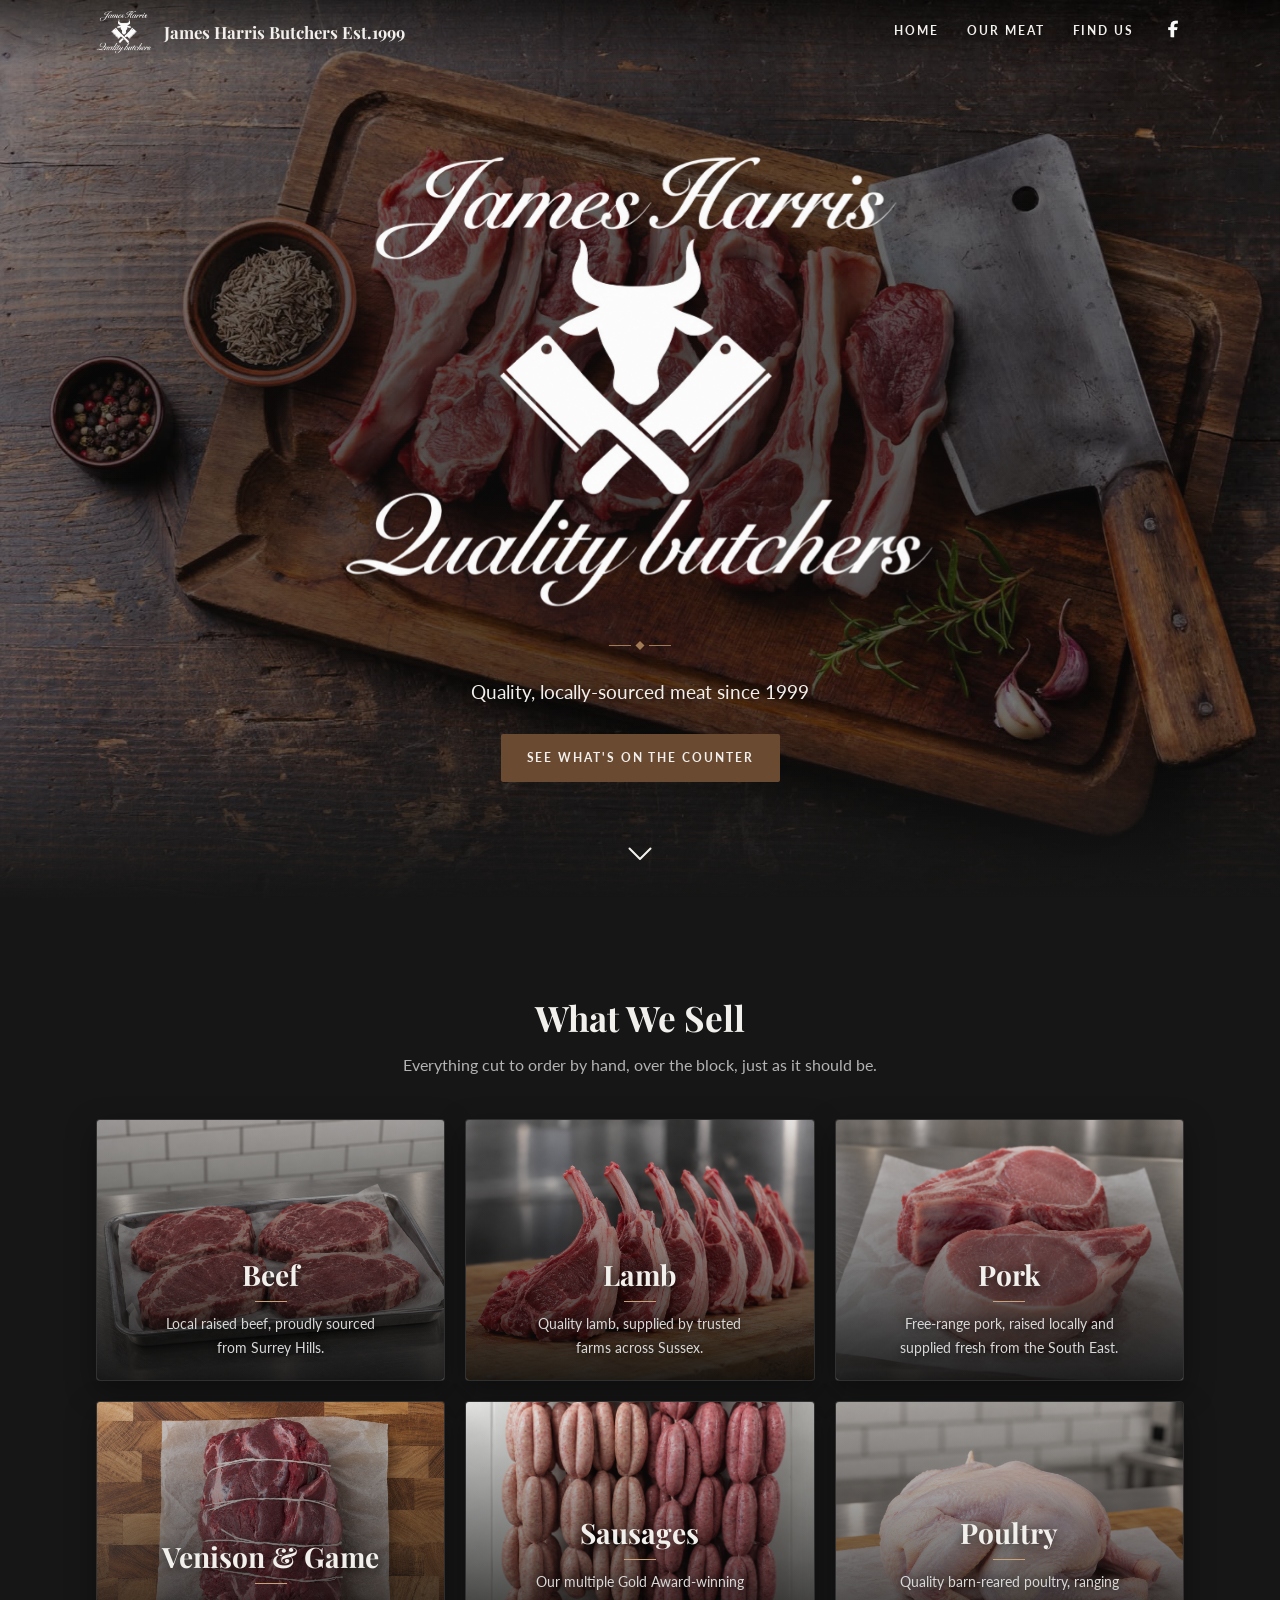
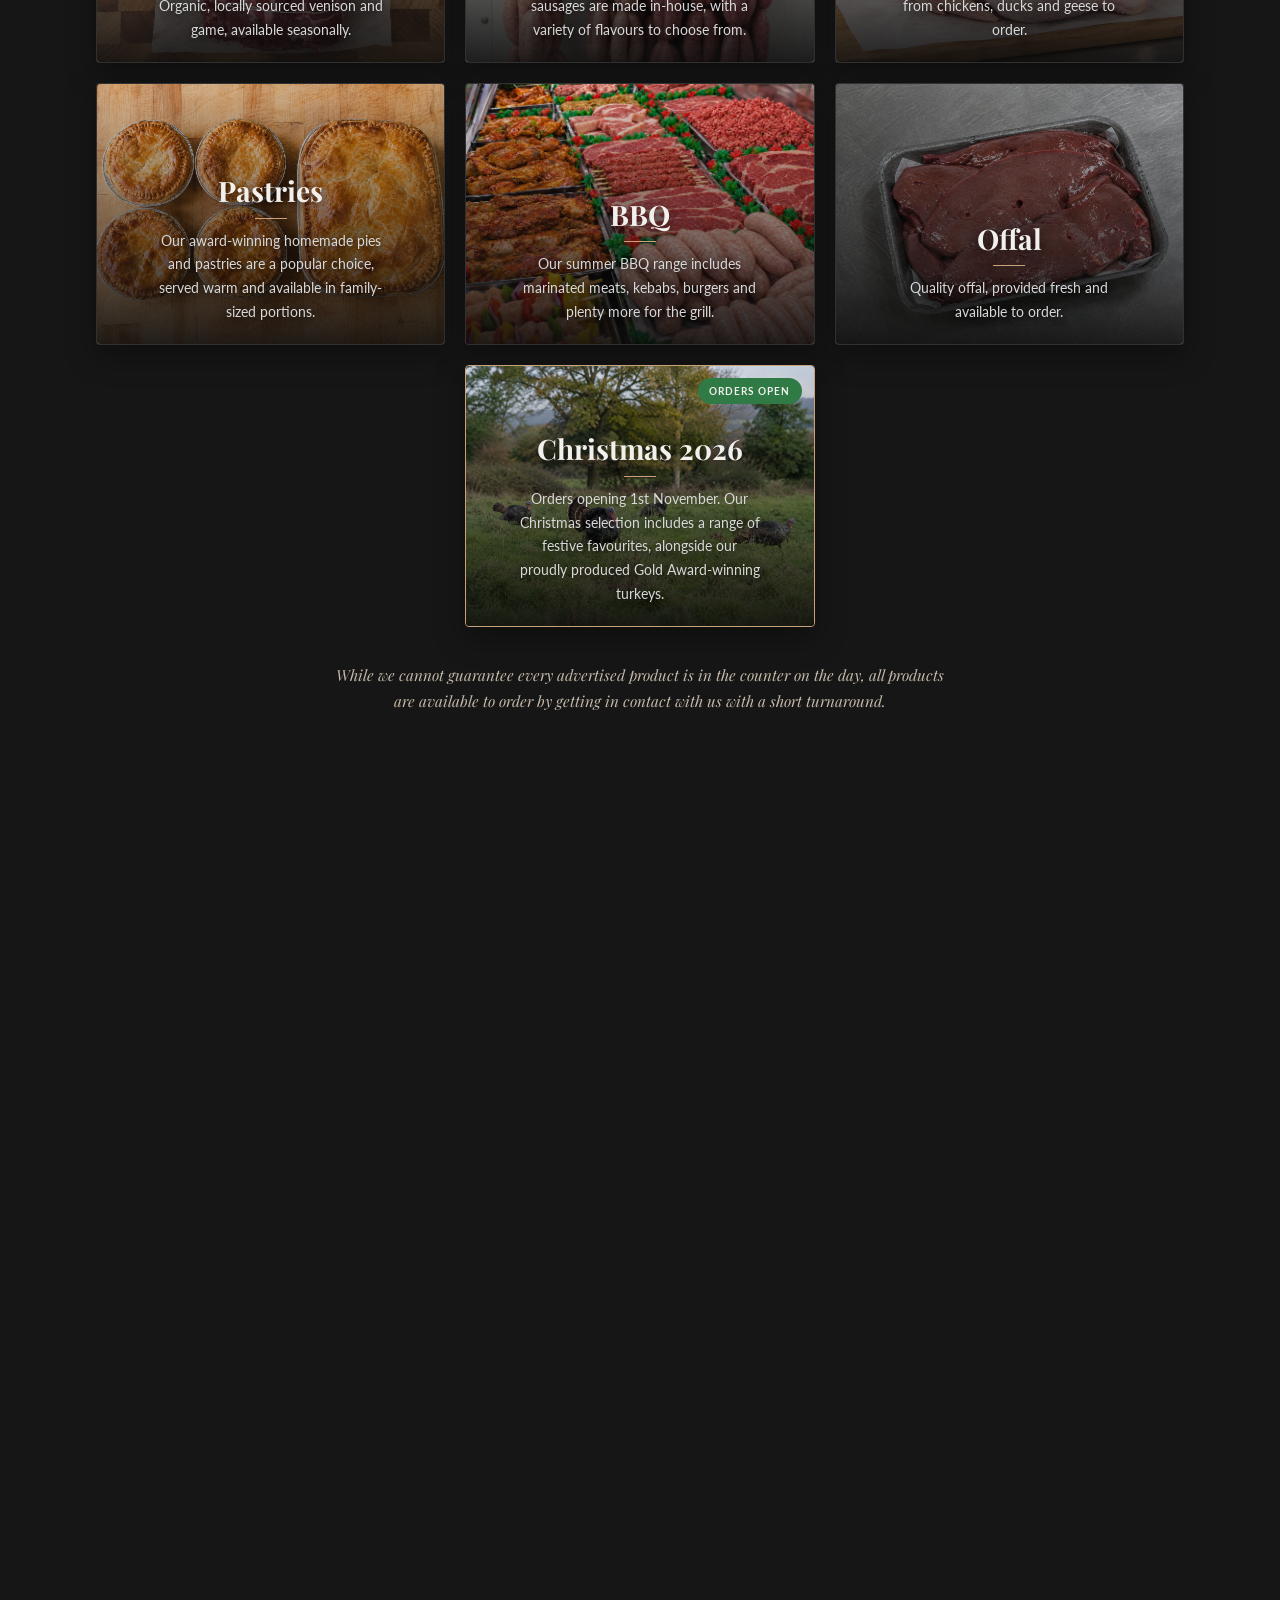
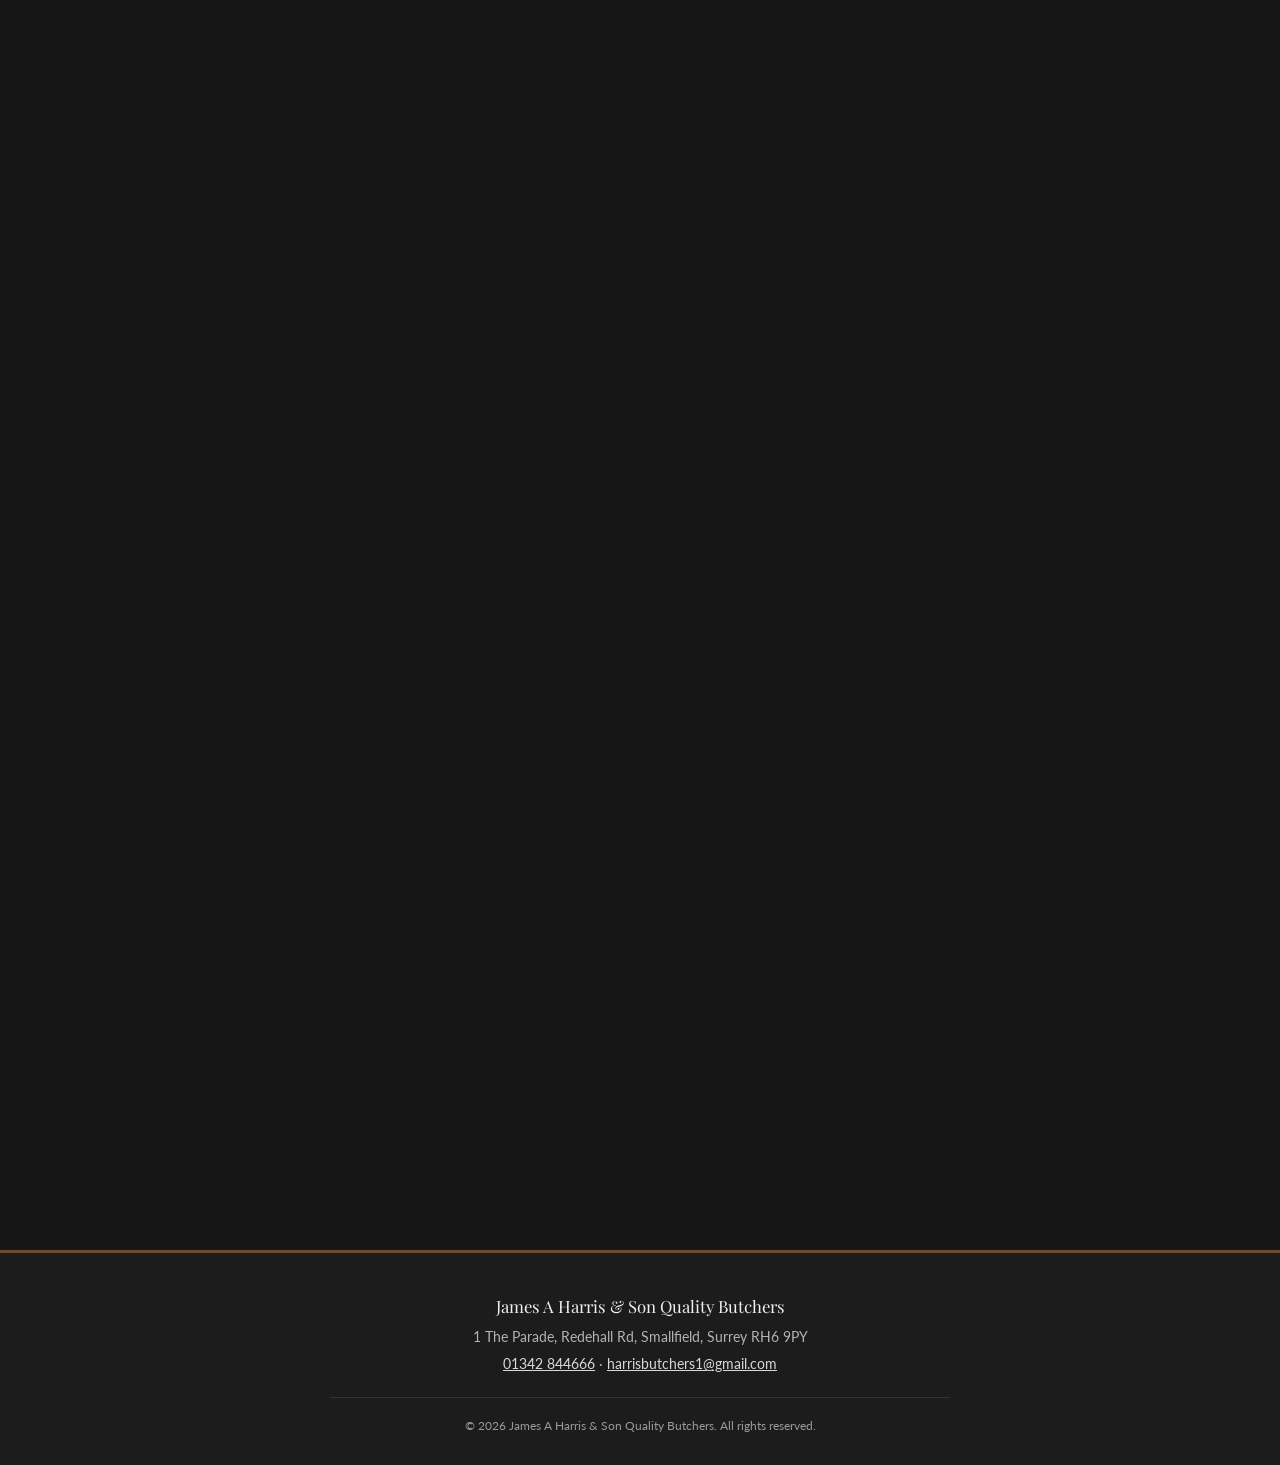
==== index.html @ 08cf1334 "Enlarge the hero logo to 600px and retitle the header James Harris Butchers Est.1999. Co-authored-by" ====
<!DOCTYPE html>
<html lang="en-GB">
<head>
  <meta charset="utf-8">
  <meta name="viewport" content="width=device-width, initial-scale=1">

  <title>James A Harris &amp; Son Quality Butchers | Smallfield, Horley</title>
  <meta name="description" content="A traditional family butcher in Smallfield, Horley, selling quality, locally-sourced beef, pork, lamb, poultry, game, sausages and home-made pies since 1999.">

  <!-- TODO: add <link rel="canonical"> and change og:url / og:image to absolute
       https:// URLs once the live domain is confirmed. Facebook and Google
       require absolute URLs for og:image. -->
  <meta property="og:type" content="website">
  <meta property="og:site_name" content="James A Harris &amp; Son Quality Butchers">
  <meta property="og:title" content="James A Harris &amp; Son Quality Butchers | Smallfield, Horley">
  <meta property="og:description" content="A traditional family butcher in Smallfield, Horley, selling quality, locally-sourced meat since 1999.">
  <meta property="og:image" content="images/hero-steak.jpg">
  <meta property="og:image:alt" content="Lamb chops on a wooden board with a butcher's cleaver, rosemary and garlic">
  <meta property="og:locale" content="en_GB">

  <!-- Favicon placeholder. Inline SVG, so there is no request for a file that
       does not exist yet. TODO: replace with a real favicon cut from logo2.png. -->
  <link rel="icon" href="data:image/svg+xml,%3Csvg xmlns='http://www.w3.org/2000/svg' viewBox='0 0 32 32'%3E%3Crect width='32' height='32' rx='6' fill='%236B4A32'/%3E%3Ctext x='16' y='23' text-anchor='middle' font-family='Georgia,serif' font-size='19' fill='%23F2F0EC'%3EH%3C/text%3E%3C/svg%3E">

  <link rel="preconnect" href="https://fonts.googleapis.com">
  <link rel="preconnect" href="https://fonts.gstatic.com" crossorigin>
  <link href="https://fonts.googleapis.com/css2?family=Playfair+Display:wght@600;700&family=Lato:wght@400;700&display=swap" rel="stylesheet">
  <link rel="stylesheet" href="css/style.css">

  <!-- Marks that scripting is available before first paint, so the scroll-reveal
       styles never hide content from visitors with JavaScript turned off. -->
  <script>document.documentElement.classList.add('js');</script>
  <script src="js/main.js" defer></script>

  <script type="application/ld+json">
  {
    "@context": "https://schema.org",
    "@type": "Butcher",
    "name": "James A Harris & Son Quality Butchers",
    "description": "Traditional family butcher in Smallfield, Horley, selling quality, locally-sourced meat since 1999.",
    "image": "images/hero-steak.jpg",
    "logo": "images/logo2.png",
    "telephone": "+441342844666",
    "email": "harrisbutchers1@gmail.com",
    "foundingDate": "1999",
    "priceRange": "££",
    "currenciesAccepted": "GBP",
    "address": {
      "@type": "PostalAddress",
      "streetAddress": "1 The Parade, Redehall Road",
      "addressLocality": "Smallfield",
      "addressRegion": "Surrey",
      "postalCode": "RH6 9PY",
      "addressCountry": "GB"
    },
    "sameAs": [
      "https://www.facebook.com/people/James-A-Harris-Son-Quality-Butchers/100057068516103/"
    ],
    "aggregateRating": {
      "@type": "AggregateRating",
      "ratingValue": "4.9",
      "bestRating": "5",
      "worstRating": "1",
      "reviewCount": "65"
    },
    "openingHoursSpecification": [
      {
        "@type": "OpeningHoursSpecification",
        "dayOfWeek": ["Tuesday", "Thursday", "Friday"],
        "opens": "08:00",
        "closes": "17:00"
      },
      {
        "@type": "OpeningHoursSpecification",
        "dayOfWeek": "Wednesday",
        "opens": "08:00",
        "closes": "13:00"
      },
      {
        "@type": "OpeningHoursSpecification",
        "dayOfWeek": "Saturday",
        "opens": "08:00",
        "closes": "14:00"
      },
      {
        "@type": "OpeningHoursSpecification",
        "dayOfWeek": "Sunday",
        "opens": "09:00",
        "closes": "13:00"
      }
    ]
  }
  </script>
  <!-- Monday is intentionally absent from openingHoursSpecification: the shop is
       closed, and omitting the day is how schema.org signals that.
       TODO: once confirmed, add "url" and "geo" coordinates. -->
</head>
<body>

  <!-- FIXED HEADER — transparent over the hero, solid once scrolled.
       The compact lockup on the left only appears in the scrolled state, so the
       logo is never on screen at the same time as the hero plaque. -->
  <header class="site-header site-header--overlay">
    <div class="header-inner">
      <a class="brand-compact" href="#top">
        <img class="brand-compact-logo" src="images/logo2.png" alt="" width="881" height="688">
        <span class="brand-compact-name">James Harris Butchers Est.1999</span>
      </a>

      <button class="nav-toggle" type="button" aria-expanded="false" aria-controls="site-nav" aria-label="Open menu">
        <span class="nav-toggle-bars" aria-hidden="true"></span>
      </button>

      <nav class="site-nav" id="site-nav" aria-label="Main">
        <ul>
          <li><a href="#top">Home</a></li>
          <li><a href="#what-we-sell">Our Meat</a></li>
          <li><a href="#find-us">Find Us</a></li>
          <li>
            <a class="nav-facebook" href="https://www.facebook.com/people/James-A-Harris-Son-Quality-Butchers/100057068516103/" rel="noopener noreferrer" target="_blank">
              <img src="images/facebook.png" alt="James A Harris &amp; Son on Facebook" width="1254" height="1254">
            </a>
          </li>
        </ul>
      </nav>
    </div>
  </header>

  <main>

    <!-- HERO -->
    <section class="hero" id="top">
      <div class="hero-bg" aria-hidden="true"></div>

      <div class="hero-inner">
        <h1>
          <img class="hero-logo" src="images/logo2.png" alt="James A Harris &amp; Son Quality Butchers" width="881" height="688">
        </h1>

        <span class="hero-divider" aria-hidden="true">
          <svg width="62" height="9" viewBox="0 0 62 9" fill="none" focusable="false">
            <path d="M0 4.5h22M40 4.5h22" stroke="currentColor" stroke-width="1"/>
            <path d="M31 0l4.5 4.5L31 9l-4.5-4.5z" fill="currentColor"/>
          </svg>
        </span>

        <p class="hero-sub">Quality, locally-sourced meat since 1999</p>

        <a class="button" href="#what-we-sell">See what's on the counter</a>
      </div>

      <a class="hero-scroll" href="#what-we-sell" aria-label="Scroll to our products">
        <svg width="24" height="14" viewBox="0 0 24 14" fill="none" aria-hidden="true" focusable="false">
          <path d="M1.5 1.5L12 12 22.5 1.5" stroke="currentColor" stroke-width="2" stroke-linecap="round" stroke-linejoin="round"/>
        </svg>
      </a>
    </section>

    <!-- 3. WHAT WE SELL -->
    <section class="section reveal" id="what-we-sell" aria-labelledby="what-we-sell-heading">
      <h2 id="what-we-sell-heading">What We Sell</h2>
      <p class="section-note">Everything cut to order by hand, over the block, just as it should be.</p>

      <div class="card-grid">
        <article class="product-card">
          <img src="images/beef.png" alt="Thick-cut 21-day matured British sirloin and rib steaks on a wooden butcher's block" loading="lazy">
          <span class="product-card-note">Photo coming soon</span>
          <div class="product-card-text">
            <h3>Beef</h3>
            <span class="product-card-rule" aria-hidden="true"></span>
            <p>Local raised beef, proudly sourced from Surrey Hills.</p>
          </div>
        </article>

        <article class="product-card">
          <img src="images/lamb.png" alt="A French-trimmed rack of free-range English lamb with loin chops alongside" loading="lazy">
          <span class="product-card-note">Photo coming soon</span>
          <div class="product-card-text">
            <h3>Lamb</h3>
            <span class="product-card-rule" aria-hidden="true"></span>
            <p>Quality lamb, supplied by trusted farms across Sussex.</p>
          </div>
        </article>

        <article class="product-card">
          <img src="images/pork.png" alt="A rolled loin of outdoor-reared pork with scored crackling, tied ready for roasting" loading="lazy">
          <span class="product-card-note">Photo coming soon</span>
          <div class="product-card-text">
            <h3>Pork</h3>
            <span class="product-card-rule" aria-hidden="true"></span>
            <p>Free-range pork, raised locally and supplied fresh from the South East.</p>
          </div>
        </article>

        <article class="product-card">
          <img src="images/venison.png" alt="A haunch of venison with a brace of pheasant and partridge hung beside it" loading="lazy">
          <span class="product-card-note">Photo coming soon</span>
          <div class="product-card-text">
            <h3>Venison &amp; Game</h3>
            <span class="product-card-rule" aria-hidden="true"></span>
            <p>Organic, locally sourced venison and game, available seasonally.</p>
          </div>
        </article>

        <article class="product-card">
          <img src="images/sausages.png" alt="Coils of freshly linked handmade sausages laid out on a butcher's tray" loading="lazy">
          <span class="product-card-note">Photo coming soon</span>
          <div class="product-card-text">
            <h3>Sausages</h3>
            <span class="product-card-rule" aria-hidden="true"></span>
            <p>Our multiple Gold Award-winning sausages are made in-house, with a variety of flavours to choose from.</p>
          </div>
        </article>

        <article class="product-card">
          <img src="images/poultry.png" alt="A whole trussed free-range chicken with a duck and a goose on the counter behind" loading="lazy">
          <span class="product-card-note">Photo coming soon</span>
          <div class="product-card-text">
            <h3>Poultry</h3>
            <span class="product-card-rule" aria-hidden="true"></span>
            <p>Quality barn-reared poultry, ranging from chickens, ducks and geese to order.</p>
          </div>
        </article>

        <article class="product-card">
          <img src="images/pastries.png" alt="Golden home-made pasties and pies fresh from the oven, including the Smallfield pasty" loading="lazy">
          <span class="product-card-note">Photo coming soon</span>
          <div class="product-card-text">
            <h3>Pastries</h3>
            <span class="product-card-rule" aria-hidden="true"></span>
            <p>Our award-winning homemade pies and pastries are a popular choice, served warm and available in family-sized portions.</p>
          </div>
        </article>

        <article class="product-card">
          <img src="images/bbq.png" alt="A tray of barbecue cuts including marinated steaks, kebabs, burgers and spare ribs" loading="lazy">
          <span class="product-card-note">Photo coming soon</span>
          <div class="product-card-text">
            <h3>BBQ</h3>
            <span class="product-card-rule" aria-hidden="true"></span>
            <p>Our summer BBQ range includes marinated meats, kebabs, burgers and plenty more for the grill.</p>
          </div>
        </article>

        <article class="product-card">
          <img src="images/offal.png" alt="Fresh offal on the counter including liver, kidneys and sliced black pudding" loading="lazy">
          <span class="product-card-note">Photo coming soon</span>
          <div class="product-card-text">
            <h3>Offal</h3>
            <span class="product-card-rule" aria-hidden="true"></span>
            <p>Quality offal, provided fresh and available to order.</p>
          </div>
        </article>

        <!-- The only clickable card in this grid. -->
        <a class="product-card product-card--featured" href="christmas.html">
          <img src="images/christmas.png" alt="A Christmas counter display of dressed turkey, gammon and pigs in blankets" loading="lazy">
          <span class="product-card-note">Photo coming soon</span>
          <span class="product-card-tag is-closed" data-orders-open="2026-11-01T00:00:00">Orders Closed</span>
          <div class="product-card-text">
            <h3>Christmas 2026</h3>
            <span class="product-card-rule" aria-hidden="true"></span>
            <p>Orders opening 1st November. Our Christmas selection includes a range of festive favourites, alongside our proudly produced Gold Award-winning turkeys.</p>
          </div>
        </a>
      </div>

      <p class="stock-note">While we cannot guarantee every advertised product is in the counter on the day, all products are available to order by getting in contact with us with a short turnaround.</p>
    </section>

    <!-- 4. REVIEWS -->
    <section class="section reveal" aria-labelledby="reviews">
      <h2 id="reviews">Reviews</h2>

      <svg xmlns="http://www.w3.org/2000/svg" class="star-sprite" aria-hidden="true" focusable="false">
        <symbol id="star" viewBox="0 0 24 24">
          <path fill="currentColor" d="M12 2.3l2.7 6.4 6.9.6-5.2 4.6 1.6 6.7L12 16.9 6 20.6l1.6-6.7L2.4 9.3l6.9-.6z"/>
        </symbol>
      </svg>

      <a class="rating-link" href="https://www.google.com/search?sca_esv=10891fa1ffde4481&amp;kgmid=/g/1td_4ndk&amp;q=James+A.+Harris+Quality+Butchers&amp;shem=dlvs1,epsd1,ltae,rimspwouoe&amp;shndl=30&amp;source=sh/x/loc/uni/m1/1&amp;kgs=4a57b3e034b0af35&amp;utm_source=dlvs1,epsd1,ltae,rimspwouoe,sh/x/loc/uni/m1/1#lrd=0x4875f0a27c02ebf3:0x1ae132a96414fd8b,1,,,," target="_blank" rel="noopener noreferrer" aria-label="Read our reviews on Google (opens in a new tab)">
        <span class="stars" aria-hidden="true">
          <svg><use href="#star"></use></svg>
          <svg><use href="#star"></use></svg>
          <svg><use href="#star"></use></svg>
          <svg><use href="#star"></use></svg>
          <svg><use href="#star"></use></svg>
        </span>
        <span>4.9/5 on Google &middot; 65 reviews</span>
      </a>

      <ul class="review-grid">
        <li class="card review-card">
          <span class="stars" aria-label="5 out of 5 stars">
            <svg><use href="#star"></use></svg>
            <svg><use href="#star"></use></svg>
            <svg><use href="#star"></use></svg>
            <svg><use href="#star"></use></svg>
            <svg><use href="#star"></use></svg>
          </span>
          <blockquote>
            <p>Top quality meat from here. Always greeted with a smile. Very friendly staff and does the best bbq selection. We love buying the curry sauces and the lamb to make home made currys. Would highly recommend.</p>
          </blockquote>
          <p class="review-meta">Google review, 11 months ago</p>
        </li>
        <li class="card review-card">
          <span class="stars" aria-label="5 out of 5 stars">
            <svg><use href="#star"></use></svg>
            <svg><use href="#star"></use></svg>
            <svg><use href="#star"></use></svg>
            <svg><use href="#star"></use></svg>
            <svg><use href="#star"></use></svg>
          </span>
          <blockquote>
            <p>Fantastic local Butchers. Hot sausage rolls aplenty as well as pie's galore. Good selection of local meats, local eggs. Well recommended.</p>
          </blockquote>
          <p class="review-meta">Google review, 10 months ago</p>
        </li>
        <li class="card review-card">
          <span class="stars" aria-label="5 out of 5 stars">
            <svg><use href="#star"></use></svg>
            <svg><use href="#star"></use></svg>
            <svg><use href="#star"></use></svg>
            <svg><use href="#star"></use></svg>
            <svg><use href="#star"></use></svg>
          </span>
          <blockquote>
            <p>Fab local butchers, all of the staff are fab and friendly! An amazing choice of meat, pies and all sorts and all very good quality.</p>
          </blockquote>
          <p class="review-meta">Google review, 6 months ago</p>
        </li>
      </ul>
    </section>

    <!-- 5. OPENING HOURS -->
    <section class="section reveal" aria-labelledby="opening-hours">
      <h2 id="opening-hours">Opening Hours</h2>
      <p class="section-note">Closed on Mondays. Today's opening times are highlighted below.</p>

      <div class="table-wrap">
        <table class="hours" data-hours>
          <caption class="sr-only">Opening Hours</caption>
          <thead>
            <tr>
              <th scope="col">Day</th>
              <th scope="col">Hours</th>
            </tr>
          </thead>
          <tbody>
            <!-- data-day matches JavaScript's day numbering, 0 = Sunday, so the
                 Sunday row carries 0 and sits last. -->
            <tr data-day="1" class="is-closed">
              <th scope="row">Monday</th>
              <td>Closed</td>
            </tr>
            <tr data-day="2">
              <th scope="row">Tuesday</th>
              <td>8am &ndash; 5pm</td>
            </tr>
            <tr data-day="3">
              <th scope="row">Wednesday</th>
              <td>8am &ndash; 1pm</td>
            </tr>
            <tr data-day="4">
              <th scope="row">Thursday</th>
              <td>8am &ndash; 5pm</td>
            </tr>
            <tr data-day="5">
              <th scope="row">Friday</th>
              <td>8am &ndash; 5pm</td>
            </tr>
            <tr data-day="6">
              <th scope="row">Saturday</th>
              <td>8am &ndash; 2pm</td>
            </tr>
            <tr data-day="0">
              <th scope="row">Sunday</th>
              <td>9am &ndash; 1pm</td>
            </tr>
          </tbody>
        </table>
      </div>
    </section>

    <!-- 6. WHERE TO FIND US -->
    <section class="section reveal" id="find-us" aria-labelledby="find-us-heading">
      <h2 id="find-us-heading">Where to Find Us</h2>
      <p class="section-note">On The Parade in the heart of Smallfield, a few minutes from Horley.</p>

      <div class="find-grid">
        <div class="panel">
          <h3>Address</h3>
          <address>
            1 The Parade, Redehall Rd,<br>
            Smallfield, Surrey RH6 9PY
          </address>

          <h3>Telephone</h3>
          <p><a href="tel:+441342844666">01342 844666</a></p>

          <h3>Email</h3>
          <p><a href="mailto:harrisbutchers1@gmail.com">harrisbutchers1@gmail.com</a></p>

          <h3>Follow us</h3>
          <p><a href="https://www.facebook.com/people/James-A-Harris-Son-Quality-Butchers/100057068516103/" rel="noopener noreferrer" target="_blank">Find us on Facebook</a></p>

          <p class="parking">Free on-site parking.</p>
        </div>

        <div class="map-wrap">
          <iframe
            title="Google map showing James A Harris &amp; Son Quality Butchers at 1 The Parade, Redehall Road, Smallfield"
            src="https://www.google.com/maps?q=1%20The%20Parade%2C%20Redehall%20Rd%2C%20Smallfield%2C%20Surrey%20RH6%209PY&amp;output=embed"
            loading="lazy"
            referrerpolicy="no-referrer-when-downgrade"
            allowfullscreen></iframe>
        </div>
      </div>
    </section>

  </main>

  <footer class="site-footer">
    <p class="footer-name">James A Harris &amp; Son Quality Butchers</p>
    <p>1 The Parade, Redehall Rd, Smallfield, Surrey RH6 9PY</p>
    <p>
      <a href="tel:+441342844666">01342 844666</a> &middot;
      <a href="mailto:harrisbutchers1@gmail.com">harrisbutchers1@gmail.com</a>
    </p>
    <p class="copyright">&copy; <span id="year">2026</span> James A Harris &amp; Son Quality Butchers. All rights reserved.</p>
  </footer>

</body>
</html>
---- css/style.css ----
/* ==========================================================================
   James A Harris & Son Quality Butchers
   Palette: near-black + dark grey panels + rustic wood brown accent.
   --accent is for borders and filled backgrounds only; it does not reach
   WCAG AA as small text on a dark panel, so --accent-text is used for
   accent-coloured wording.
   ========================================================================== */

:root {
  --bg: #161616;
  --bg-alt: #1C1C1C;
  --panel: #2A2A2A;
  --panel-soft: #242424;
  --line: #3A3A3A;
  --accent: #6B4A32;
  --accent-text: #C79A6E;
  /* Lifted brown for the header tagline: 5.4:1 on --bg-alt, so AA at small sizes. */
  --brand-tag: #B08A62;
  --text: #D8D8D8;
  --heading: #F2F0EC;
  --muted: #B3B3B3;
  --faint: #9A9A9A;

  --serif: "Playfair Display", Georgia, "Times New Roman", serif;
  --sans: "Lato", system-ui, -apple-system, "Segoe UI", Arial, sans-serif;

  --maxw: 1200px;
  --radius: 4px;
  --gutter: 24px;
  /* Height of the scrolled homepage bar: 44px logo panel + padding + border. */
  --header-h: 74px;
}

/* ---------- Base ---------- */

*,
*::before,
*::after { box-sizing: border-box; }

html {
  scroll-behavior: smooth;
  -webkit-text-size-adjust: 100%;
}

body {
  margin: 0;
  background: var(--bg);
  color: var(--text);
  font-family: var(--sans);
  font-size: 1rem;
  line-height: 1.65;
  overflow-wrap: break-word;
}

img {
  display: block;
  max-width: 100%;
}

h1, h2, h3 {
  font-family: var(--serif);
  color: var(--heading);
  line-height: 1.25;
  margin: 0 0 0.5em;
}

a { color: var(--heading); }

a:hover { color: var(--accent-text); }

:focus-visible {
  outline: 3px solid var(--accent-text);
  outline-offset: 3px;
}

.sr-only {
  position: absolute;
  width: 1px;
  height: 1px;
  padding: 0;
  margin: -1px;
  overflow: hidden;
  clip: rect(0 0 0 0);
  white-space: nowrap;
  border: 0;
}

/* Placeholder copy still awaiting client content. */
.todo {
  color: var(--accent-text);
  font-size: 0.875rem;
}

/* ---------- Sticky header ---------- */

.site-header {
  position: sticky;
  top: 0;
  z-index: 50;
  background: var(--bg-alt);
  border-bottom: 3px solid var(--accent);
}

/* Shares --maxw and --gutter with .section so the header content and the
   section content line up on the same left edge. position/z-index keep it
   above the overlay header's gradient scrim. */
.header-inner {
  position: relative;
  z-index: 1;
  display: flex;
  align-items: center;
  gap: 16px;
  max-width: var(--maxw);
  margin: 0 auto;
  padding: 10px var(--gutter);
}

/* ---------- Transparent overlay header (homepage only) ----------
   christmas-2026.html keeps the solid .site-header above. */

.site-header--overlay {
  position: fixed;
  left: 0;
  right: 0;
  background-color: transparent;
  border-bottom: 2px solid transparent;
  transition: background-color 0.3s ease, border-color 0.3s ease, box-shadow 0.3s ease;
}

/* Scrim that keeps the links legible over the photo, faded out once the bar
   turns solid. Kept separate from background-color so it can transition. */
.site-header--overlay::before {
  content: "";
  position: absolute;
  inset: 0;
  background: linear-gradient(to bottom, rgba(0, 0, 0, 0.6), rgba(0, 0, 0, 0));
  pointer-events: none;
  transition: opacity 0.3s ease;
}

.site-header--overlay .site-nav a { text-shadow: 0 1px 8px rgba(0, 0, 0, 0.75); }

/* .is-scrolled is set by js/main.js past 60px; .is-open by the hamburger. */
.site-header--overlay.is-scrolled,
.site-header--overlay.is-open {
  background-color: #1C1C1C;
  border-bottom-color: var(--accent);
  box-shadow: 0 6px 24px rgba(0, 0, 0, 0.45);
}

.site-header--overlay.is-scrolled::before,
.site-header--overlay.is-open::before { opacity: 0; }

.site-header--overlay.is-scrolled .site-nav a,
.site-header--overlay.is-open .site-nav a { text-shadow: none; }

/* Compact lockup, hidden until the bar goes solid so the logo is never on
   screen twice. visibility also takes it out of the tab order. */
.brand-compact {
  display: flex;
  align-items: center;
  gap: 12px;
  min-width: 0;
  margin-right: auto;
  text-decoration: none;
  opacity: 0;
  visibility: hidden;
  transition: opacity 0.3s ease, visibility 0.3s ease;
}

.is-scrolled .brand-compact,
.site-header--solid .brand-compact {
  opacity: 1;
  visibility: visible;
}

.brand-compact-logo {
  flex: 0 0 auto;
  width: auto;
  height: 44px;
}

.brand-compact-name {
  font-family: var(--serif);
  font-size: 1.05rem;
  font-weight: 700;
  line-height: 1.2;
  color: var(--heading);
}

.brand {
  display: flex;
  align-items: center;
  gap: 14px;
  min-width: 0;
  margin-right: auto;
  text-decoration: none;
}

/* The logo artwork is black on a white background, so it needs a light panel. */
.brand-logo {
  flex: 0 0 auto;
  width: 74px;
  padding: 5px 7px;
  background: #FFFFFF;
  border-radius: 6px;
  line-height: 0;
}

.brand-logo img {
  width: 100%;
  height: auto;
}

/* min-width:0 lets the business name wrap rather than push the header wide. */
.brand-text {
  display: flex;
  flex-direction: column;
  gap: 2px;
  min-width: 0;
}

.brand-name {
  font-family: var(--serif);
  font-size: 1.2rem;
  font-weight: 700;
  line-height: 1.15;
  color: var(--heading);
}

.brand-tag {
  font-size: 0.68rem;
  font-weight: 700;
  letter-spacing: 0.18em;
  text-transform: uppercase;
  color: var(--brand-tag);
}

/* ---------- Navigation ---------- */

.site-nav ul {
  display: flex;
  align-items: center;
  gap: 28px;
  margin: 0;
  padding: 0;
  list-style: none;
}

.site-nav a {
  display: inline-block;
  padding: 6px 0;
  border-bottom: 2px solid transparent;
  color: var(--heading);
  font-size: 0.75rem;
  font-weight: 700;
  letter-spacing: 0.16em;
  text-transform: uppercase;
  text-decoration: none;
  transition: color 0.2s ease, border-color 0.2s ease;
}

.site-nav a:hover,
.site-nav a:focus-visible {
  color: var(--accent-text);
  border-bottom-color: var(--accent);
}

.nav-facebook {
  display: flex;
  align-items: center;
  line-height: 0;
}

.nav-facebook img {
  display: block;
  width: 22px;
  height: 22px;
  object-fit: contain;
}

.nav-facebook:hover,
.nav-facebook:focus-visible {
  border-bottom-color: transparent;
  transform: scale(1.08);
}

.nav-toggle {
  display: none;
  flex: 0 0 auto;
  padding: 11px 12px;
  background: none;
  border: 1px solid var(--line);
  border-radius: var(--radius);
  cursor: pointer;
}

.nav-toggle-bars,
.nav-toggle-bars::before,
.nav-toggle-bars::after {
  display: block;
  width: 22px;
  height: 2px;
  background: var(--heading);
  content: "";
}

.nav-toggle-bars::before { transform: translateY(-7px); }
.nav-toggle-bars::after { transform: translateY(5px); }

/* ---------- Hero ---------- */

.hero {
  position: relative;
  isolation: isolate;
  overflow: hidden;
  display: flex;
  align-items: center;
  justify-content: center;
  min-height: 100vh;
  min-height: 100svh;
  padding: calc(var(--header-h) + 24px) 0 72px;
  text-align: center;
}

/* Own layer so the slow zoom never scales the text on top of it. */
.hero-bg {
  position: absolute;
  inset: 0;
  z-index: 0;
  background-image: url("../images/hero-steak.jpg");
  background-size: cover;
  background-position: center;
  background-repeat: no-repeat;
}

/* Radial wash, darkest behind the centred text so the chops and cleaver stay
   visible at the edges, plus a bottom fade into the page background. */
.hero::after {
  content: "";
  position: absolute;
  inset: 0;
  z-index: 1;
  pointer-events: none;
  background:
    linear-gradient(to bottom, rgba(22, 22, 22, 0) 80%, #161616 100%),
    radial-gradient(ellipse at center,
      rgba(12, 12, 12, 0.78) 0%,
      rgba(12, 12, 12, 0.62) 45%,
      rgba(12, 12, 12, 0.35) 100%);
}

.hero-inner {
  position: relative;
  z-index: 2;
  display: flex;
  flex-direction: column;
  align-items: center;
  gap: 26px;
  width: 100%;
  max-width: 720px;
  margin: 0 auto;
  padding: 0 var(--gutter);
}

.hero-inner > * { margin: 0; }

.hero h1 {
  margin: 0;
  line-height: 0;
}

.hero-logo {
  width: min(600px, 100%);
  height: auto;
}

.hero-divider {
  display: block;
  line-height: 0;
  color: #A07A55;
}

.hero-sub {
  font-size: 1.2rem;
  color: var(--heading);
  text-shadow: 0 1px 10px rgba(0, 0, 0, 0.6);
}

/* Offset by half its own width rather than translateX, so the load animation
   is free to use transform. */
.hero-scroll {
  position: absolute;
  z-index: 2;
  bottom: 24px;
  left: calc(50% - 22px);
  display: grid;
  place-items: center;
  width: 44px;
  height: 44px;
  color: var(--heading);
}

.hero-scroll:hover { color: var(--accent-text); }

/* Vertical rhythm comes from .hero-inner's gap, so no margin here. */
.button {
  display: inline-block;
  padding: 14px 26px;
  background: var(--accent);
  border-radius: 2px;
  color: var(--heading);
  font-family: var(--sans);
  font-size: 0.75rem;
  font-weight: 700;
  letter-spacing: 0.16em;
  text-transform: uppercase;
  text-decoration: none;
  transition: background-color 0.2s ease, transform 0.2s ease;
}

.button:hover,
.button:focus-visible {
  background: #83593C;
  color: var(--heading);
  transform: translateY(-2px);
}

/* ---------- Sections ---------- */

.section {
  max-width: var(--maxw);
  margin: 0 auto;
  padding: 64px var(--gutter);
  /* Keeps headings clear of the sticky header when jumped to from the nav. */
  scroll-margin-top: calc(var(--header-h) + 8px);
}

.section > h1,
.section > h2 {
  font-size: clamp(1.5rem, 3.5vw, 2.2rem);
  text-align: center;
  margin-bottom: 0.35em;
}

.section-note {
  max-width: 46rem;
  margin: 0 auto 40px;
  text-align: center;
  color: var(--muted);
}

.section-note:last-child { margin-bottom: 0; }

/* ---------- Product cards ----------
   Full-bleed image tiles with the name and description floating over the
   bottom of the photo. Single column under 600px. */

.card-grid {
  display: grid;
  grid-template-columns: 1fr;
  gap: 16px;
  margin: 0;
  padding: 0;
}

.product-card {
  position: relative;
  display: block;
  aspect-ratio: 16 / 10;
  overflow: hidden;
  /* Shows through as the placeholder until a photo is dropped in. */
  background: var(--panel-soft);
  border: 1px solid rgba(255, 255, 255, 0.06);
  border-radius: 4px;
  box-shadow: 0 10px 30px rgba(0, 0, 0, 0.35);
}

.product-card > img {
  position: absolute;
  inset: 0;
  width: 100%;
  height: 100%;
  object-fit: cover;
}

/* Bottom-up wash: the caption stays well clear of AA while the top of the
   photo is left bright. */
.product-card::after {
  content: "";
  position: absolute;
  inset: 0;
  pointer-events: none;
  background: linear-gradient(to top,
    rgba(12, 12, 12, 0.9) 0%,
    rgba(12, 12, 12, 0.55) 40%,
    rgba(12, 12, 12, 0.1) 100%);
}

/* z-index lifts the caption above ::after, which is painted last. */
.product-card-text {
  position: absolute;
  z-index: 1;
  right: 0;
  bottom: 0;
  left: 0;
  display: flex;
  flex-direction: column;
  align-items: center;
  gap: 10px;
  padding: 1.25rem;
  text-align: center;
}

.product-card-text h3 {
  margin: 0;
  font-family: var(--serif);
  font-size: clamp(1.35rem, 2.2vw, 1.9rem);
  font-weight: 700;
  line-height: 1.15;
  color: var(--heading);
  text-shadow: 0 2px 12px rgba(0, 0, 0, 0.65);
}

.product-card-rule {
  width: 32px;
  height: 1px;
  background: #C9A27A;
  transition: width 0.3s ease;
}

.product-card-text p {
  max-width: 30ch;
  margin: 0;
  font-size: 0.9rem;
  color: var(--text);
  text-shadow: 0 1px 8px rgba(0, 0, 0, 0.7);
}

/* Only revealed by js/main.js when the photo file is missing. */
.product-card-note {
  position: absolute;
  z-index: 1;
  top: 1.25rem;
  right: 0;
  left: 0;
  display: none;
  padding: 0 10px;
  font-size: 0.65rem;
  letter-spacing: 0.14em;
  text-transform: uppercase;
  text-align: center;
  color: var(--faint);
}

.product-card.is-missing > img { display: none; }

.product-card.is-missing .product-card-note { display: block; }

/* ---------- Christmas card (the only clickable card) ---------- */

.product-card--featured {
  border-color: #C9A27A;
  color: inherit;
  text-decoration: none;
  transition: transform 0.3s ease, box-shadow 0.3s ease;
}

.product-card--featured > img { transition: transform 0.6s ease; }

.product-card-tag {
  position: absolute;
  z-index: 2;
  top: 12px;
  right: 12px;
  padding: 5px 11px;
  border-radius: 999px;
  color: var(--heading);
  font-family: var(--sans);
  font-size: 0.62rem;
  font-weight: 700;
  letter-spacing: 0.12em;
  text-transform: uppercase;
}

/* Off-white on these reds/greens stays above 4.5:1 for the pill text. */
.product-card-tag.is-closed { background: #A33A3A; }

.product-card-tag.is-open { background: #2F7A45; }

.stock-note {
  max-width: 38rem;
  margin: 36px auto 0;
  font-family: var(--serif);
  font-size: 0.95rem;
  font-style: italic;
  line-height: 1.7;
  text-align: center;
  color: #C4B8A8;
}

/* Pointer-only, so touch devices do not get a stuck hover state. */
@media (hover: hover) {
  .product-card--featured:hover {
    transform: translateY(-3px);
    box-shadow: 0 16px 40px rgba(0, 0, 0, 0.5);
  }

  .product-card--featured:hover > img { transform: scale(1.06); }

  .product-card--featured:hover .product-card-rule { width: 56px; }
}

.product-card--featured:focus-visible {
  transform: translateY(-3px);
  outline: 3px solid var(--accent-text);
  outline-offset: 3px;
}

.product-card--featured:focus-visible > img { transform: scale(1.06); }

.product-card--featured:focus-visible .product-card-rule { width: 56px; }

/* Two columns: the Christmas card falls in beside the ninth, five even rows. */
@media (min-width: 600px) {
  .card-grid {
    grid-template-columns: repeat(2, 1fr);
    gap: 18px;
  }

  .product-card { aspect-ratio: 4 / 3; }
}

/* Three columns: cards 1-9 make a 3x3 and the Christmas card centres below. */
@media (min-width: 900px) {
  .card-grid {
    grid-template-columns: repeat(3, 1fr);
    gap: 20px;
  }

  .product-card--featured { grid-column: 2; }
}

/* ---------- Reviews ---------- */

.review-grid {
  display: grid;
  grid-template-columns: repeat(2, 1fr);
  gap: 16px;
  margin: 0;
  padding: 0;
  list-style: none;
}

.card {
  display: flex;
  flex-direction: column;
  height: 100%;
  background: var(--panel);
  border: 1px solid var(--line);
  border-radius: var(--radius);
  overflow: hidden;
}

.rating-link {
  display: flex;
  align-items: center;
  justify-content: center;
  flex-wrap: wrap;
  gap: 10px;
  max-width: 46rem;
  margin: 0 auto 40px;
  padding-bottom: 3px;
  border-bottom: 1px solid transparent;
  color: var(--heading);
  font-family: var(--sans);
  font-size: 1rem;
  text-decoration: none;
}

.rating-link:hover,
.rating-link:focus-visible {
  color: var(--accent-text);
  border-bottom-color: var(--accent-text);
}

/* Kept at 0×0 rather than clipped, so <use href="#star"> still paints. */
.star-sprite {
  position: absolute;
  width: 0;
  height: 0;
  overflow: hidden;
}

.stars {
  display: inline-flex;
  align-items: center;
  gap: 2px;
  color: #C9A27A;
}

.stars svg {
  display: block;
  width: 16px;
  height: 16px;
}

.review-card { padding: 22px; }

.review-card .stars { margin-bottom: 12px; }

.review-card blockquote { margin: 0 0 12px; }

.review-card p {
  margin: 0;
  font-size: 1rem;
  color: var(--text);
}

.review-meta {
  margin: 0;
  font-size: 0.8rem;
  color: var(--faint);
}

/* ---------- Opening hours ---------- */

.table-wrap {
  max-width: 620px;
  margin: 0 auto;
  border: 1px solid var(--line);
  border-radius: var(--radius);
  overflow-x: auto;
}

.hours {
  width: 100%;
  border-collapse: collapse;
  background: var(--panel);
}

.hours th,
.hours td {
  padding: 12px 16px;
  text-align: left;
  font-size: 0.875rem;
  border-bottom: 1px solid var(--line);
}

.hours thead th {
  background: var(--panel-soft);
  font-family: var(--sans);
  font-size: 0.7rem;
  font-weight: 600;
  letter-spacing: 0.14em;
  text-transform: uppercase;
  color: var(--accent-text);
}

.hours tbody th {
  font-weight: 600;
  color: var(--heading);
  white-space: nowrap;
}

.hours tbody tr:last-child th,
.hours tbody tr:last-child td { border-bottom: 0; }

/* Muted but still 6.8:1 against the panel, so it stays AA at this size. */
.hours tr.is-closed td { color: var(--muted); }

.hours tr.is-closed th { color: var(--muted); }

/* Applied by js/main.js to the current day. */
.hours tr.is-today { background: #332B21; }

.hours tr.is-today th {
  box-shadow: inset 3px 0 0 var(--accent-text);
  color: var(--accent-text);
}

/* ---------- Where to find us ---------- */

.find-grid {
  display: grid;
  grid-template-columns: 1fr;
  gap: 24px;
}

.panel {
  background: var(--panel);
  border: 1px solid var(--line);
  border-radius: var(--radius);
  padding: 24px;
}

.panel h3 {
  font-family: var(--sans);
  font-size: 0.72rem;
  font-weight: 600;
  letter-spacing: 0.16em;
  text-transform: uppercase;
  color: var(--accent-text);
  margin: 22px 0 4px;
}

.panel h3:first-child { margin-top: 0; }

.panel p,
.panel address {
  margin: 0;
  font-style: normal;
}

.parking {
  margin-top: 22px !important;
  padding-top: 16px;
  border-top: 1px solid var(--line);
  color: var(--muted);
  font-size: 0.875rem;
}

.map-wrap {
  position: relative;
  aspect-ratio: 4 / 3;
  border: 1px solid var(--line);
  border-radius: var(--radius);
  overflow: hidden;
}

.map-wrap iframe {
  position: absolute;
  inset: 0;
  width: 100%;
  height: 100%;
  border: 0;
}

/* ---------- Christmas page ---------- */

.back-link {
  display: inline-block;
  font-size: 0.875rem;
  letter-spacing: 0.06em;
  text-decoration: none;
  border-bottom: 1px solid var(--accent);
  padding-bottom: 2px;
}

.back-link:hover,
.back-link:focus-visible { border-bottom-color: var(--accent-text); }

.menu-block {
  display: grid;
  grid-template-columns: 1fr;
  gap: 20px;
  margin-bottom: 28px;
}

.menu-block:last-child { margin-bottom: 0; }

/* Neutral stand-in for the Christmas menu photography still to be supplied. */
.card-media {
  display: grid;
  place-items: center;
  aspect-ratio: 16 / 9;
  background: var(--panel-soft);
  border: 1px solid var(--line);
  border-radius: var(--radius);
  overflow: hidden;
}

.card-media span {
  padding: 0 10px;
  font-size: 0.65rem;
  letter-spacing: 0.14em;
  text-transform: uppercase;
  text-align: center;
  color: var(--faint);
}

/* ---------- Footer ---------- */

.site-footer {
  background: var(--bg-alt);
  border-top: 3px solid var(--accent);
  padding: 40px 24px 28px;
  text-align: center;
  font-size: 0.875rem;
  color: var(--muted);
}

.footer-name {
  font-family: var(--serif);
  font-size: 1.05rem;
  color: var(--heading);
  margin: 0 0 8px;
}

.site-footer p { margin: 0 0 4px; }

.site-footer a { color: var(--text); }

.copyright {
  max-width: 620px;
  margin: 22px auto 0 !important;
  padding-top: 18px;
  border-top: 1px solid #333;
  font-size: 0.78rem;
  color: var(--faint);
}

/* ---------- Scroll reveal ----------
   Gated behind .js (set by an inline snippet in <head>) so that with
   JavaScript disabled everything stays visible. */

.js .reveal {
  opacity: 0;
  transform: translateY(18px);
  transition: opacity 0.6s ease, transform 0.6s ease;
}

.js .reveal.is-visible {
  opacity: 1;
  transform: none;
}

/* ---------- Hero load animation ----------
   Opt-in only: with no motion preference expressed as "no-preference" the hero
   renders static, so reduced-motion users never see the zoom or the stagger. */

@keyframes heroZoom {
  from { transform: scale(1.08); }
  to { transform: scale(1); }
}

@keyframes heroRise {
  from {
    opacity: 0;
    transform: translateY(16px);
  }
  to {
    opacity: 1;
    transform: none;
  }
}

@keyframes heroBounce {
  0%, 100% { transform: translateY(0); }
  50% { transform: translateY(6px); }
}

@media (prefers-reduced-motion: no-preference) {
  .hero-bg { animation: heroZoom 14s ease-out both; }

  .hero-inner > * { animation: heroRise 0.7s ease-out both; }

  .hero-inner > *:nth-child(1) { animation-delay: 0.05s; }
  .hero-inner > *:nth-child(2) { animation-delay: 0.17s; }
  .hero-inner > *:nth-child(3) { animation-delay: 0.29s; }
  .hero-inner > *:nth-child(4) { animation-delay: 0.41s; }
  .hero-inner > *:nth-child(5) { animation-delay: 0.53s; }
  .hero-inner > *:nth-child(6) { animation-delay: 0.65s; }

  .hero-scroll { animation: heroRise 0.7s ease-out 0.9s both; }

  /* On the icon, not the link, so it cannot fight the rise animation. */
  .hero-scroll svg { animation: heroBounce 2.4s ease-in-out 1.4s infinite; }
}

/* ---------- Mobile navigation ---------- */

@media (max-width: 767.98px) {
  .nav-toggle { display: block; }

  .header-inner { flex-wrap: wrap; }

  .site-nav {
    display: none;
    width: 100%;
  }

  .site-nav.is-open { display: block; }

  .site-nav ul {
    flex-direction: column;
    gap: 0;
  }

  .site-nav li { border-top: 1px solid var(--line); }

  .site-nav a {
    display: block;
    padding: 14px 0;
    border-bottom: 0;
  }

  .nav-facebook { display: flex; }

  .brand-logo { width: 62px; }

  .brand-name { font-size: 1.05rem; }

  .brand-compact-logo { height: 38px; }

  .brand-compact-name { font-size: 0.95rem; }

  /* Keeps the long button label on one line at 375px. */
  .button {
    padding: 13px 20px;
    letter-spacing: 0.12em;
  }

  .hero-inner { gap: 20px; }

  .hero-sub { font-size: 1.05rem; }
}

/* ---------- Tablet ---------- */

@media (min-width: 768px) {
  :root { --gutter: 40px; }

  .section { padding: 80px var(--gutter); }

  .review-grid {
    grid-template-columns: repeat(3, 1fr);
    gap: 26px;
  }

  /* Times align to the right edge once there is room for it. */
  .hours thead th:last-child,
  .hours tbody td { text-align: right; }

  .find-grid {
    grid-template-columns: 1fr 1.25fr;
    align-items: start;
    gap: 32px;
  }

  .menu-block { grid-template-columns: 1fr 1.5fr; }
}

/* ---------- Desktop ---------- */

@media (min-width: 1200px) {
  :root { --gutter: 56px; }

  .section { padding: 96px var(--gutter); }
}

/* ---------- Reduced motion ---------- */

@media (prefers-reduced-motion: reduce) {
  html { scroll-behavior: auto; }

  *,
  *::before,
  *::after {
    animation-duration: 0.01ms !important;
    animation-iteration-count: 1 !important;
    transition-duration: 0.01ms !important;
  }

  .js .reveal {
    opacity: 1 !important;
    transform: none !important;
  }

  /* No zoom or lift on the Christmas card; the focus outline still shows. */
  .product-card--featured:hover,
  .product-card--featured:focus-visible,
  .product-card--featured:hover > img,
  .product-card--featured:focus-visible > img {
    transform: none;
  }
}
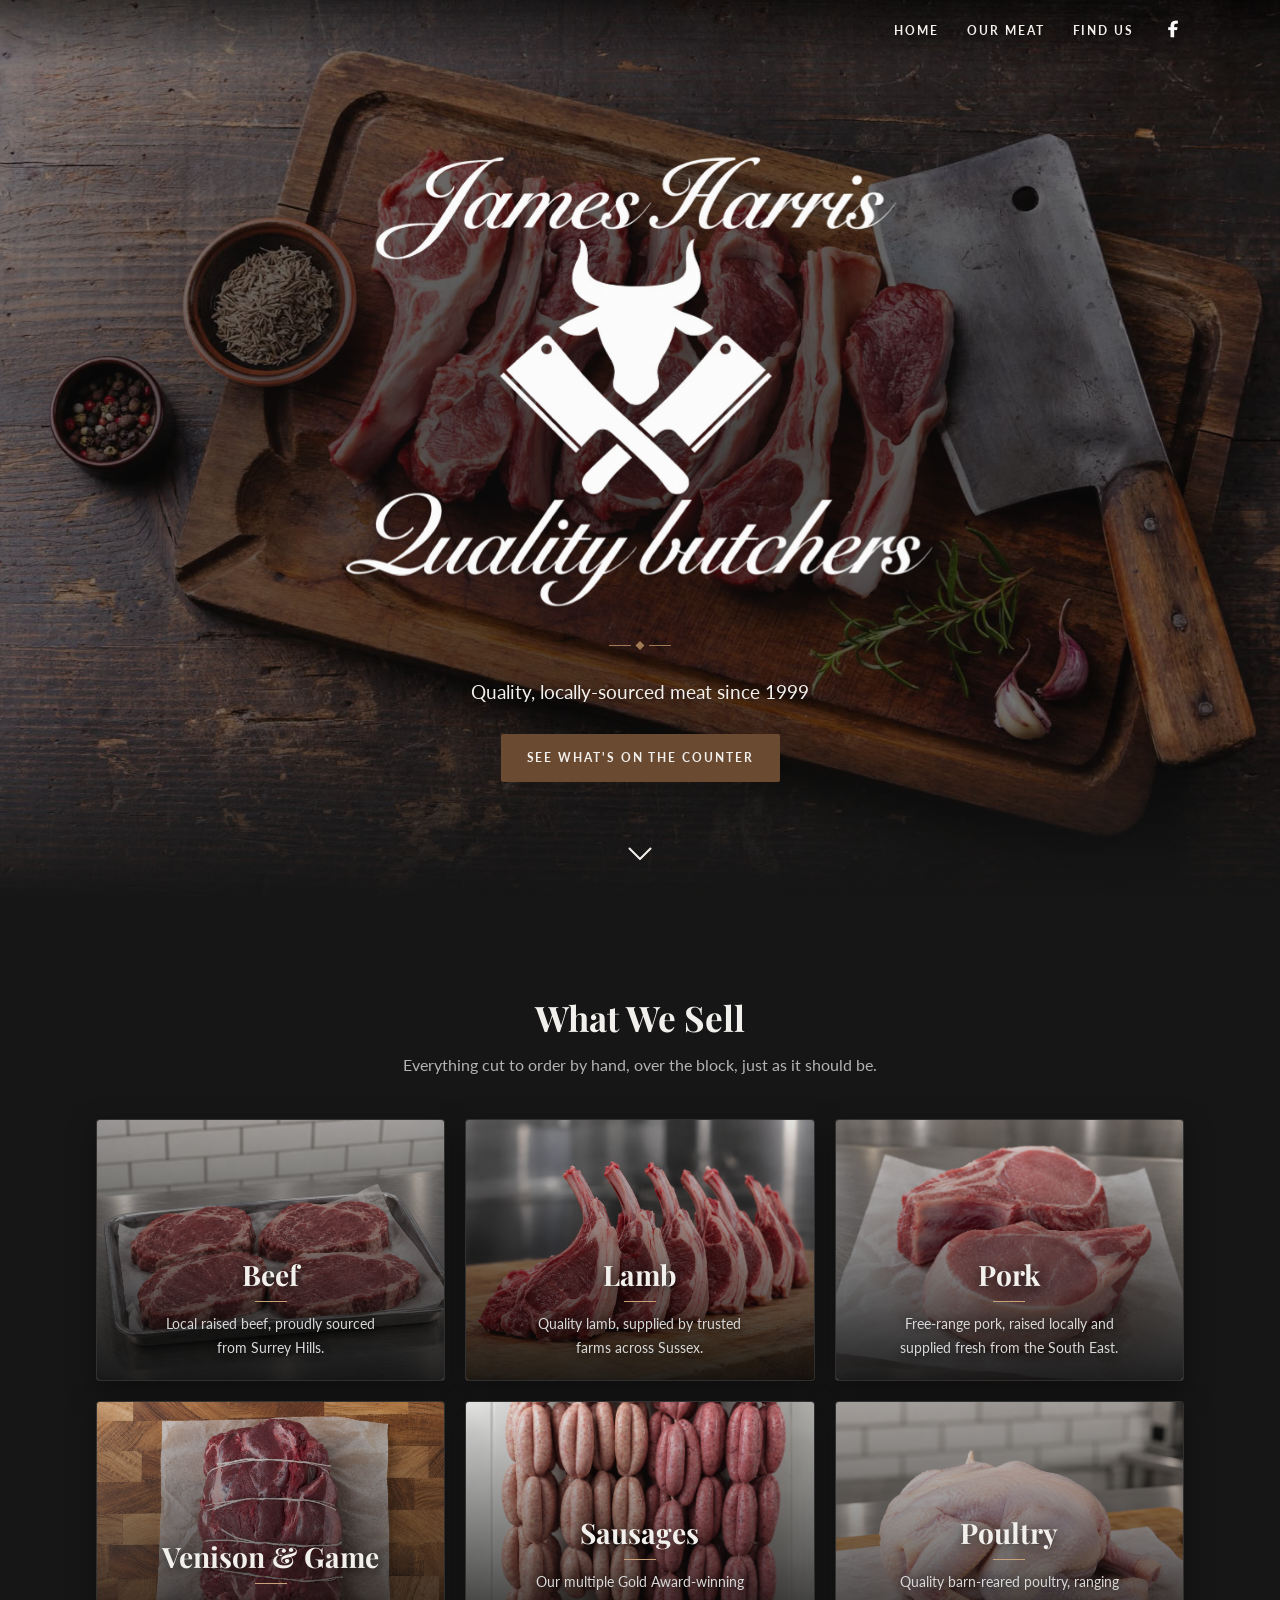
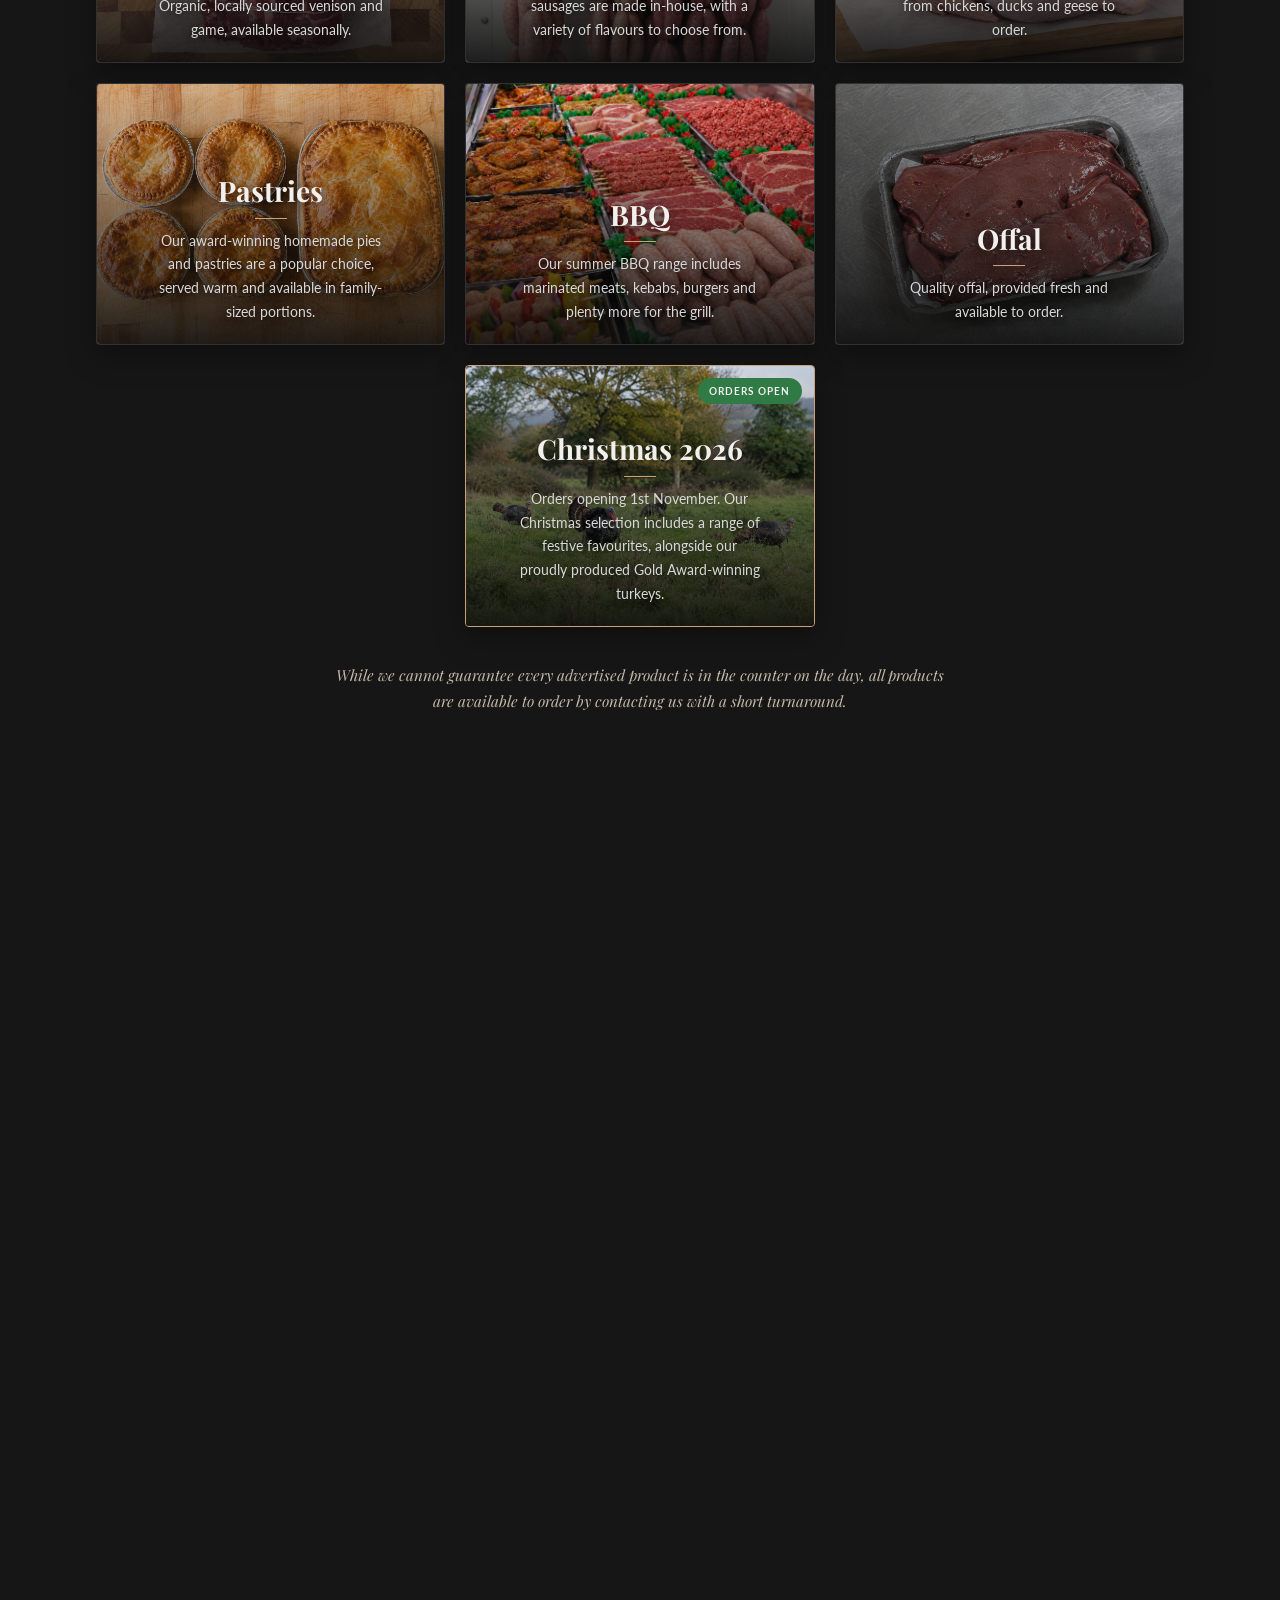
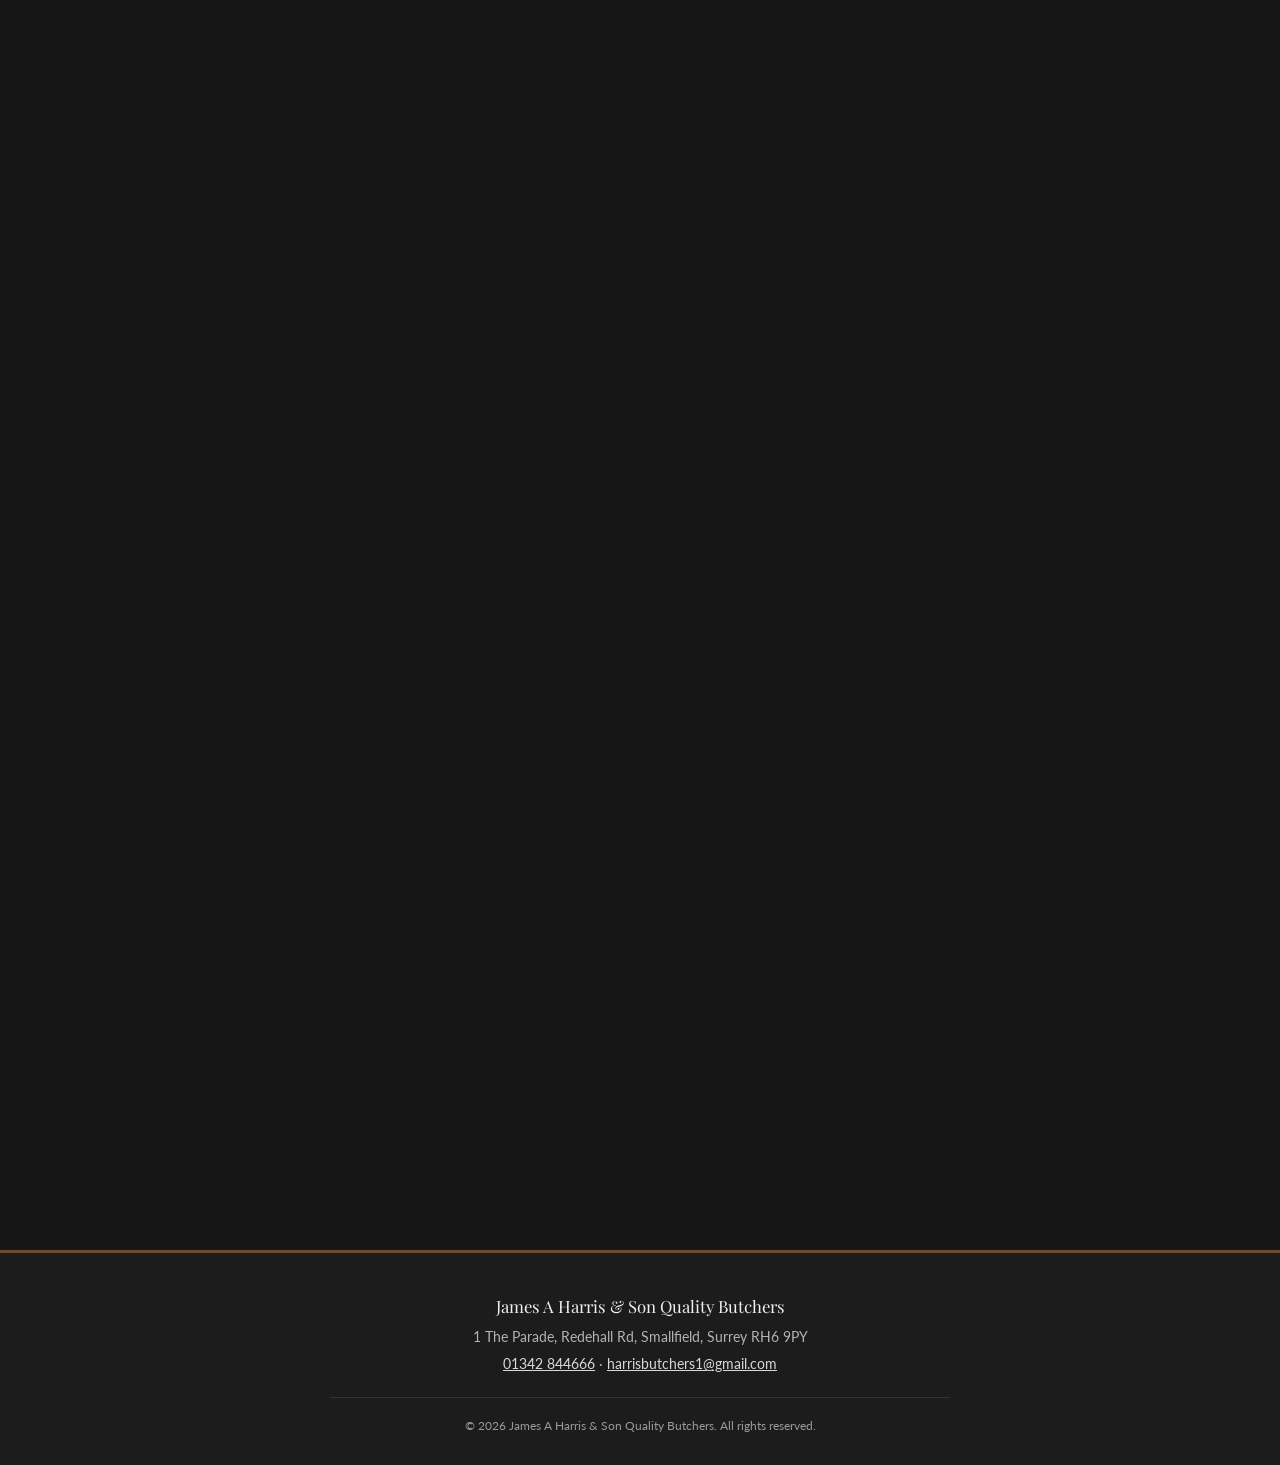
==== commit 853376b3: "Add the real favicon set, shrink Est.1999 in the header, and date the Christmas page for November 1s" ====
--- a/index.html
+++ b/index.html
@@ -18,9 +18,11 @@
   <meta property="og:image:alt" content="Lamb chops on a wooden board with a butcher's cleaver, rosemary and garlic">
   <meta property="og:locale" content="en_GB">
 
-  <!-- Favicon placeholder. Inline SVG, so there is no request for a file that
-       does not exist yet. TODO: replace with a real favicon cut from logo2.png. -->
-  <link rel="icon" href="data:image/svg+xml,%3Csvg xmlns='http://www.w3.org/2000/svg' viewBox='0 0 32 32'%3E%3Crect width='32' height='32' rx='6' fill='%236B4A32'/%3E%3Ctext x='16' y='23' text-anchor='middle' font-family='Georgia,serif' font-size='19' fill='%23F2F0EC'%3EH%3C/text%3E%3C/svg%3E">
+  <link rel="icon" href="images/favicon/favicon.ico" sizes="any">
+  <link rel="icon" type="image/png" sizes="32x32" href="images/favicon/favicon-32x32.png">
+  <link rel="icon" type="image/png" sizes="16x16" href="images/favicon/favicon-16x16.png">
+  <link rel="apple-touch-icon" href="images/favicon/apple-touch-icon.png">
+  <link rel="manifest" href="images/favicon/site.webmanifest">
 
   <link rel="preconnect" href="https://fonts.googleapis.com">
   <link rel="preconnect" href="https://fonts.gstatic.com" crossorigin>
@@ -104,7 +106,7 @@
     <div class="header-inner">
       <a class="brand-compact" href="#top">
         <img class="brand-compact-logo" src="images/logo2.png" alt="" width="881" height="688">
-        <span class="brand-compact-name">James Harris Butchers Est.1999</span>
+        <span class="brand-compact-name">James Harris Butchers <span class="brand-est">Est.1999</span></span>
       </a>
 
       <button class="nav-toggle" type="button" aria-expanded="false" aria-controls="site-nav" aria-label="Open menu">
@@ -265,7 +267,7 @@
         </a>
       </div>
 
-      <p class="stock-note">While we cannot guarantee every advertised product is in the counter on the day, all products are available to order by getting in contact with us with a short turnaround.</p>
+      <p class="stock-note">While we cannot guarantee every advertised product is in the counter on the day, all products are available to order by contacting us with a short turnaround.</p>
     </section>
 
     <!-- 4. REVIEWS -->
--- a/css/style.css
+++ b/css/style.css
@@ -188,6 +188,12 @@
   color: var(--heading);
 }
 
+.brand-est {
+  font-size: 0.68em;
+  font-weight: 600;
+  letter-spacing: 0.06em;
+}
+
 .brand {
   display: flex;
   align-items: center;
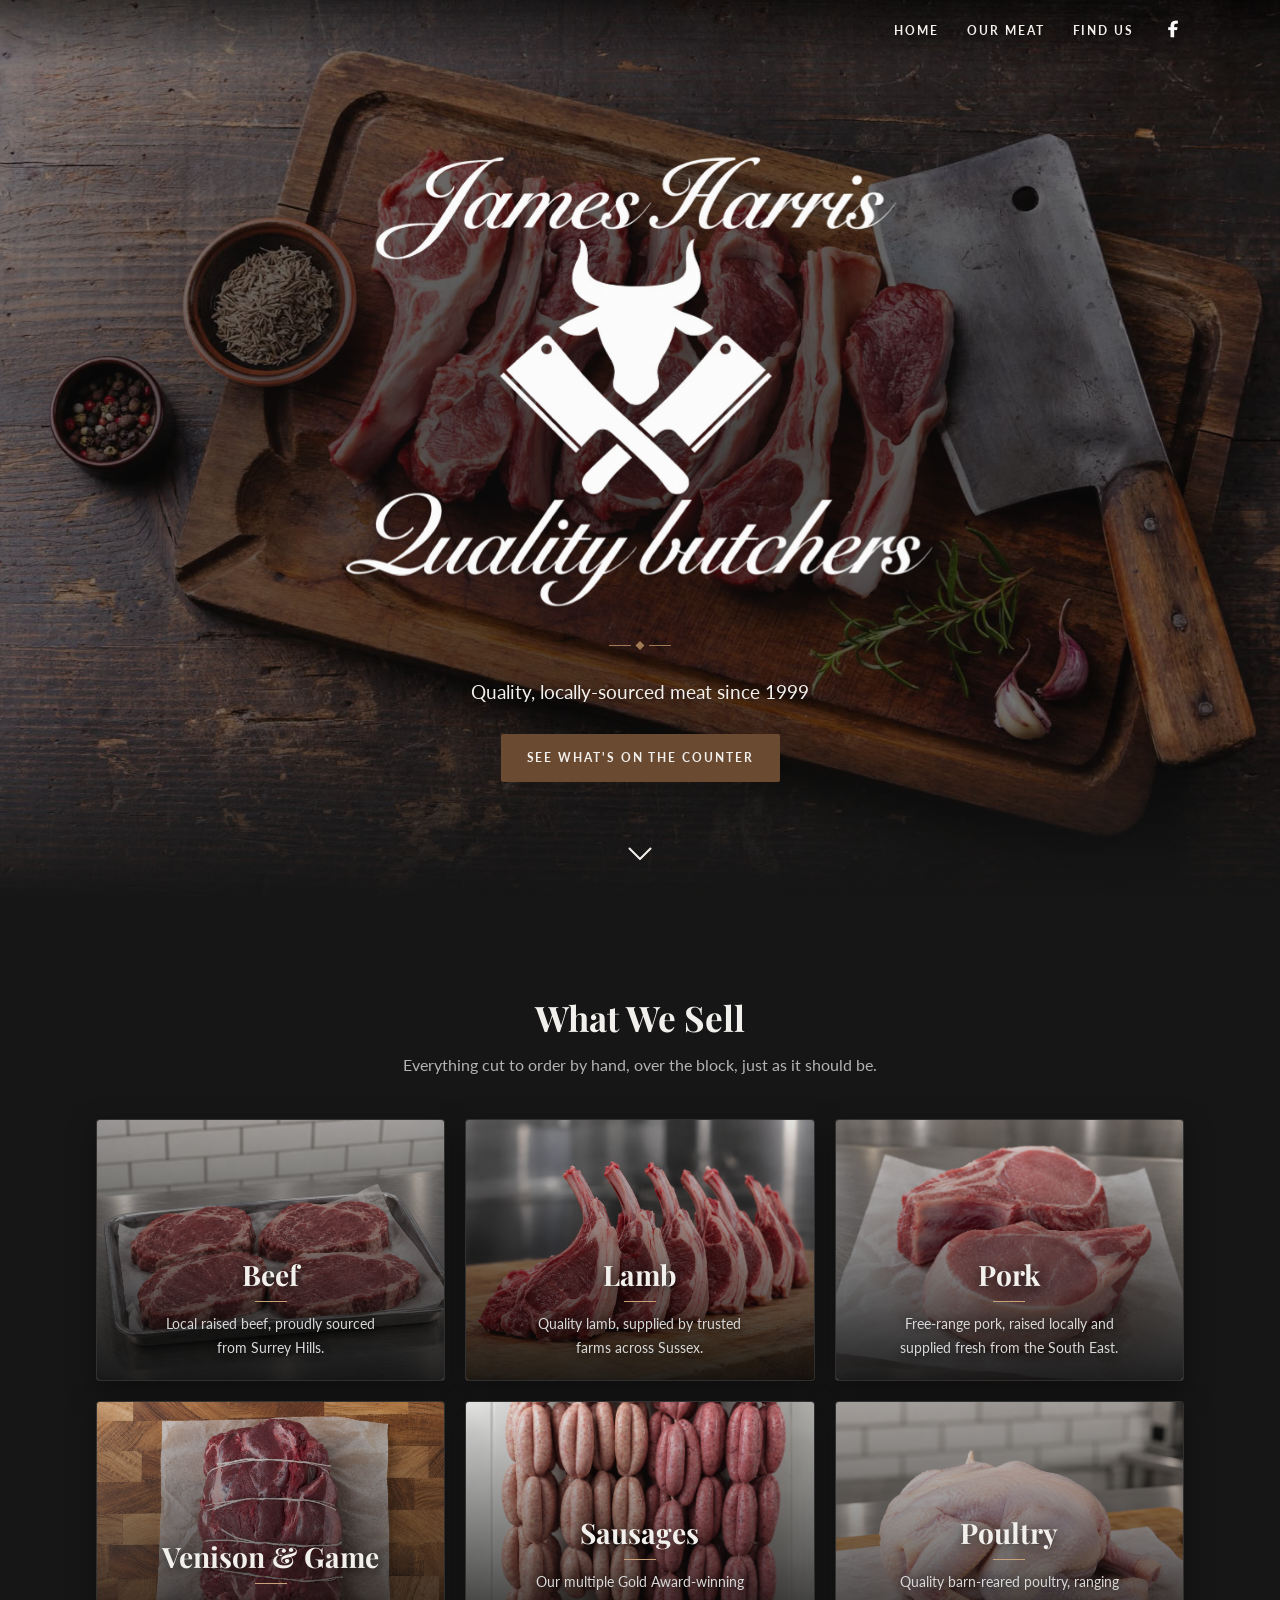
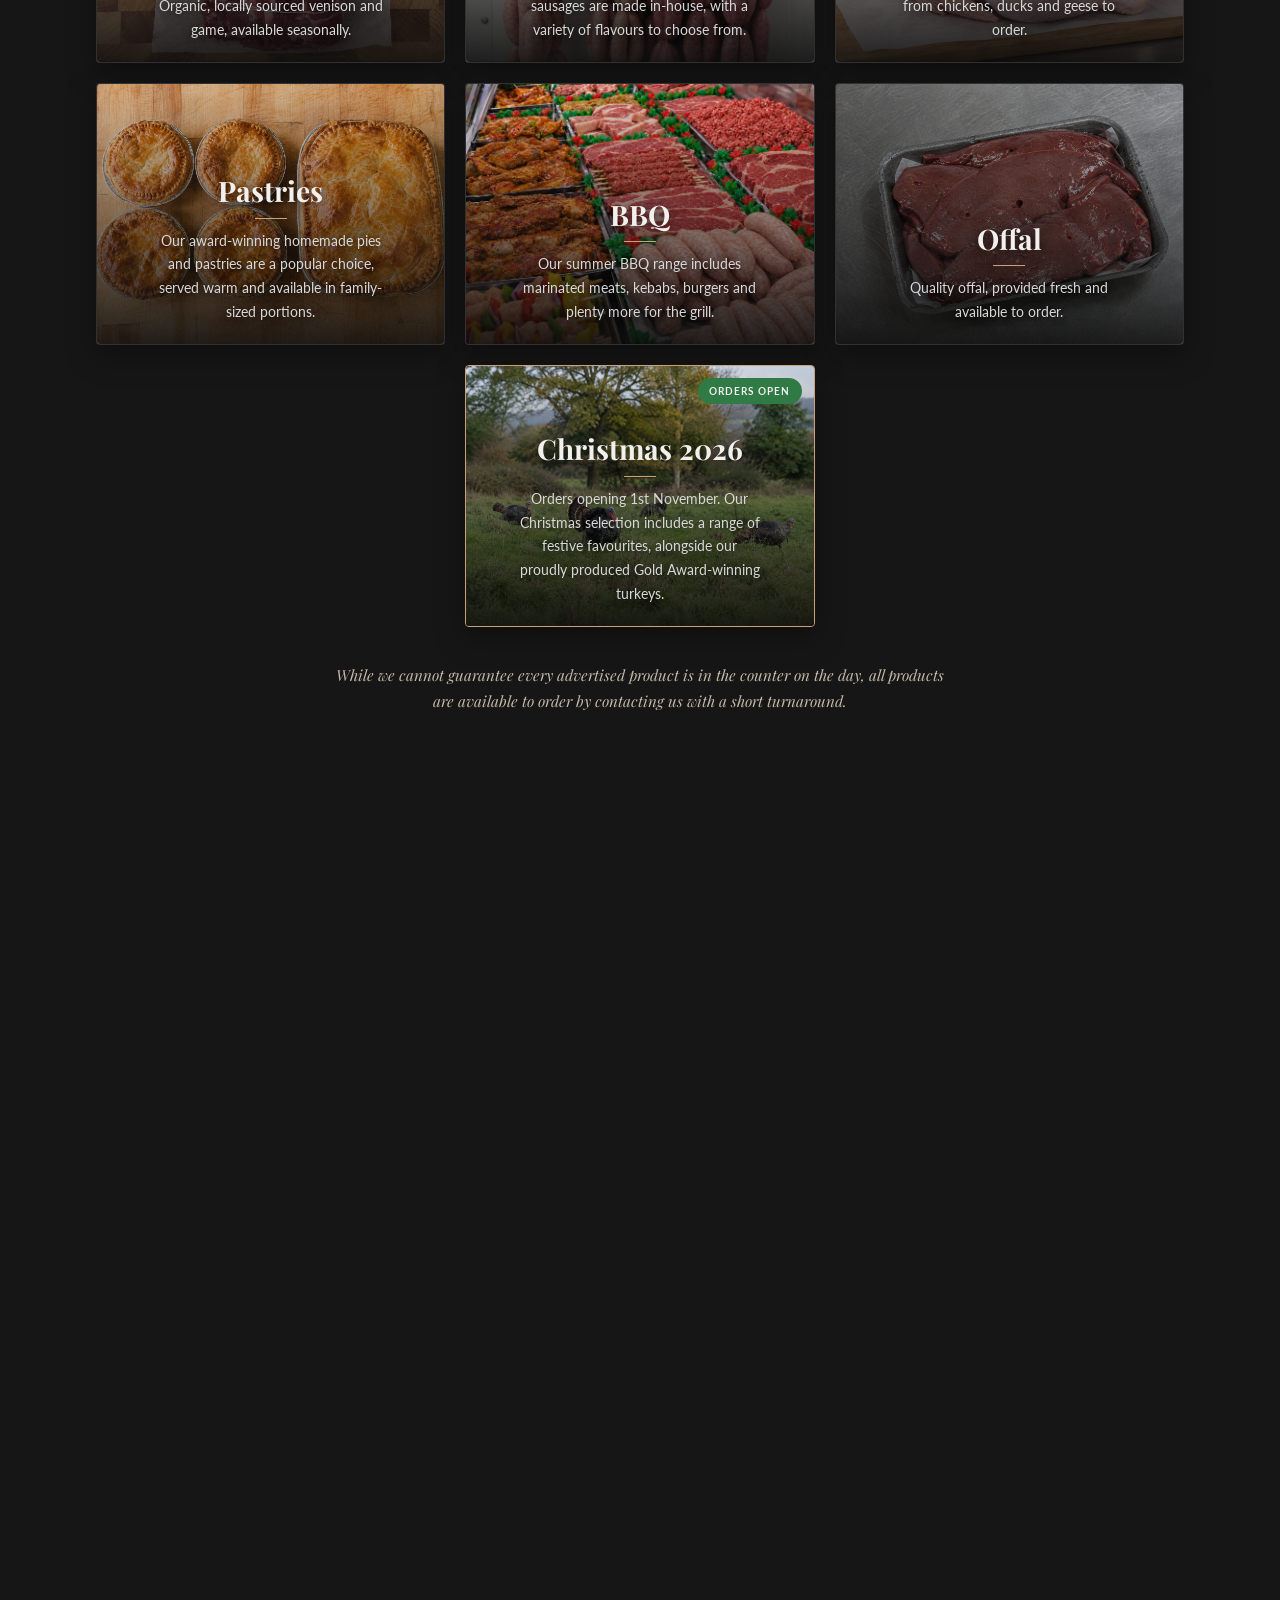
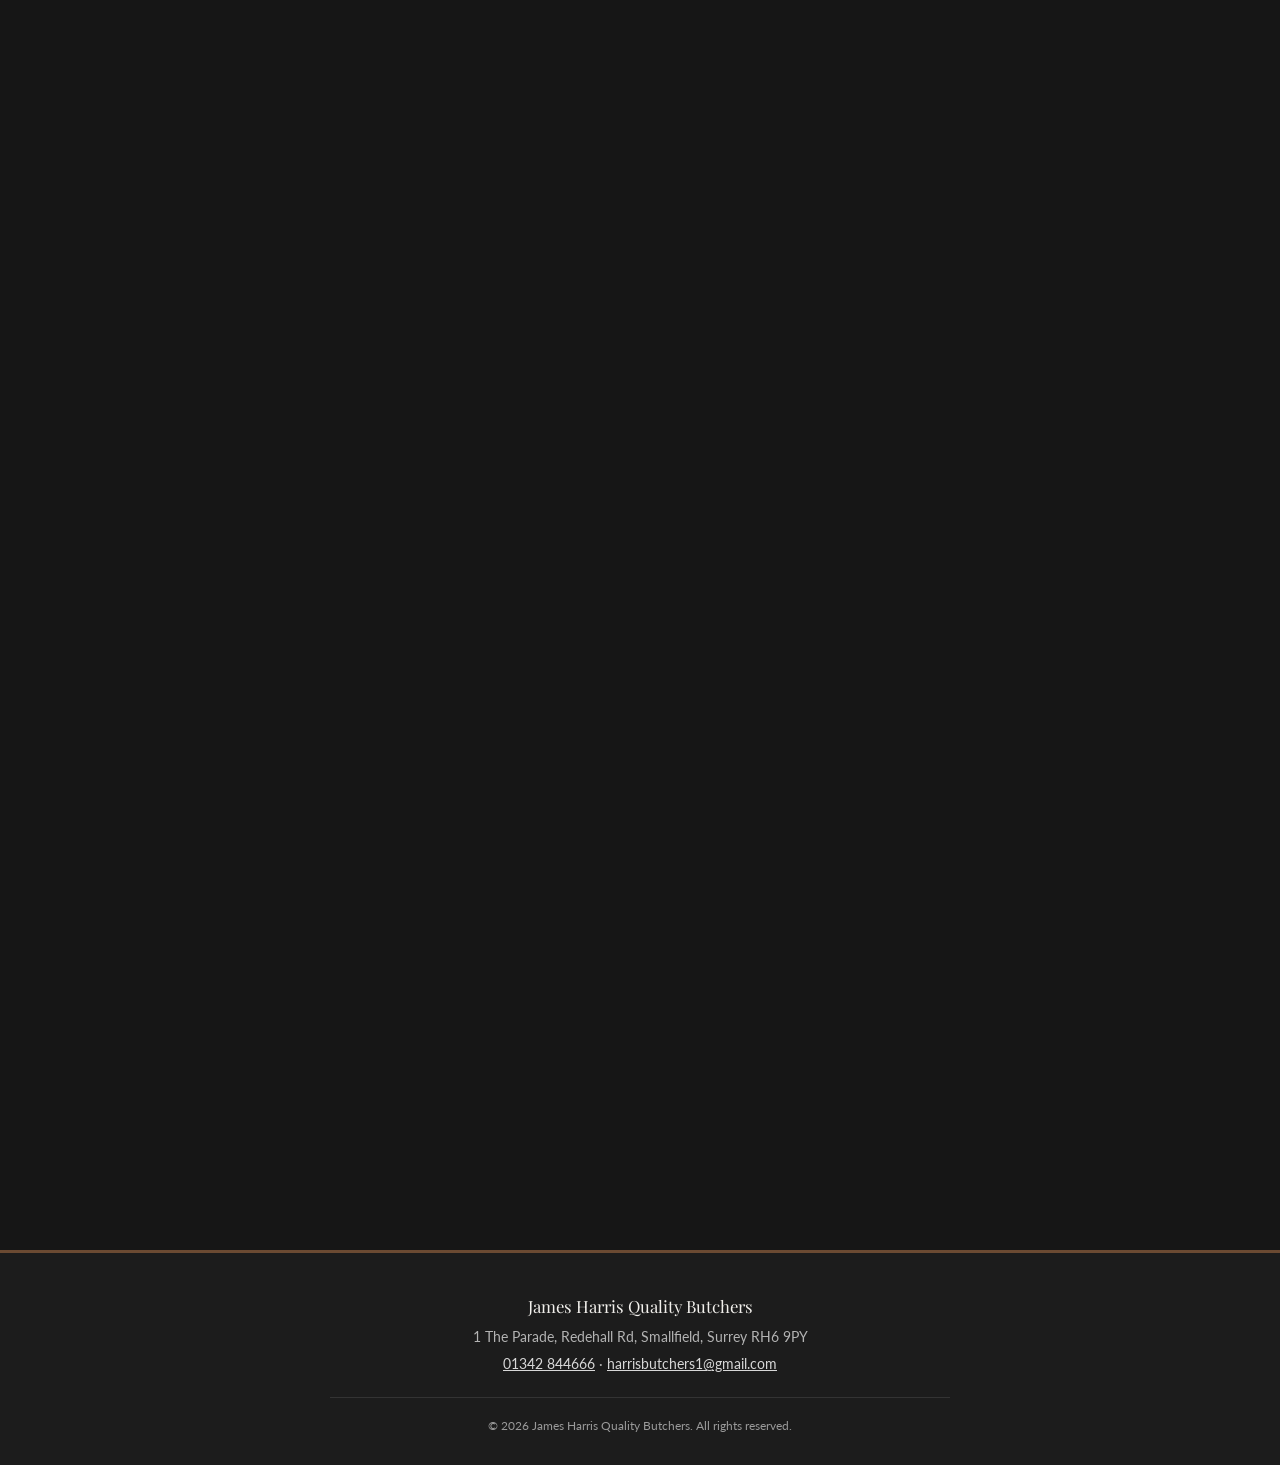
==== commit 50683a7b: "Shorten the public shop name to James Harris so Google no longer shows A Harris and Son. Co-authored" ====
--- a/index.html
+++ b/index.html
@@ -4,15 +4,15 @@
   <meta charset="utf-8">
   <meta name="viewport" content="width=device-width, initial-scale=1">
 
-  <title>James A Harris &amp; Son Quality Butchers | Smallfield, Horley</title>
+  <title>James Harris Quality Butchers | Smallfield, Horley</title>
   <meta name="description" content="A traditional family butcher in Smallfield, Horley, selling quality, locally-sourced beef, pork, lamb, poultry, game, sausages and home-made pies since 1999.">
 
   <!-- TODO: add <link rel="canonical"> and change og:url / og:image to absolute
        https:// URLs once the live domain is confirmed. Facebook and Google
        require absolute URLs for og:image. -->
   <meta property="og:type" content="website">
-  <meta property="og:site_name" content="James A Harris &amp; Son Quality Butchers">
-  <meta property="og:title" content="James A Harris &amp; Son Quality Butchers | Smallfield, Horley">
+  <meta property="og:site_name" content="James Harris">
+  <meta property="og:title" content="James Harris Quality Butchers | Smallfield, Horley">
   <meta property="og:description" content="A traditional family butcher in Smallfield, Horley, selling quality, locally-sourced meat since 1999.">
   <meta property="og:image" content="images/hero-steak.jpg">
   <meta property="og:image:alt" content="Lamb chops on a wooden board with a butcher's cleaver, rosemary and garlic">
@@ -38,7 +38,7 @@
   {
     "@context": "https://schema.org",
     "@type": "Butcher",
-    "name": "James A Harris & Son Quality Butchers",
+    "name": "James Harris",
     "description": "Traditional family butcher in Smallfield, Horley, selling quality, locally-sourced meat since 1999.",
     "image": "images/hero-steak.jpg",
     "logo": "images/logo2.png",
@@ -58,13 +58,6 @@
     "sameAs": [
       "https://www.facebook.com/people/James-A-Harris-Son-Quality-Butchers/100057068516103/"
     ],
-    "aggregateRating": {
-      "@type": "AggregateRating",
-      "ratingValue": "4.9",
-      "bestRating": "5",
-      "worstRating": "1",
-      "reviewCount": "65"
-    },
     "openingHoursSpecification": [
       {
         "@type": "OpeningHoursSpecification",
@@ -120,7 +113,7 @@
           <li><a href="#find-us">Find Us</a></li>
           <li>
             <a class="nav-facebook" href="https://www.facebook.com/people/James-A-Harris-Son-Quality-Butchers/100057068516103/" rel="noopener noreferrer" target="_blank">
-              <img src="images/facebook.png" alt="James A Harris &amp; Son on Facebook" width="1254" height="1254">
+              <img src="images/facebook.png" alt="James Harris on Facebook" width="1254" height="1254">
             </a>
           </li>
         </ul>
@@ -136,7 +129,7 @@
 
       <div class="hero-inner">
         <h1>
-          <img class="hero-logo" src="images/logo2.png" alt="James A Harris &amp; Son Quality Butchers" width="881" height="688">
+          <img class="hero-logo" src="images/logo2.png" alt="James Harris Quality Butchers" width="881" height="688">
         </h1>
 
         <span class="hero-divider" aria-hidden="true">
@@ -411,7 +404,7 @@
 
         <div class="map-wrap">
           <iframe
-            title="Google map showing James A Harris &amp; Son Quality Butchers at 1 The Parade, Redehall Road, Smallfield"
+            title="Google map showing James Harris Quality Butchers at 1 The Parade, Redehall Road, Smallfield"
             src="https://www.google.com/maps?q=1%20The%20Parade%2C%20Redehall%20Rd%2C%20Smallfield%2C%20Surrey%20RH6%209PY&amp;output=embed"
             loading="lazy"
             referrerpolicy="no-referrer-when-downgrade"
@@ -423,13 +416,13 @@
   </main>
 
   <footer class="site-footer">
-    <p class="footer-name">James A Harris &amp; Son Quality Butchers</p>
+    <p class="footer-name">James Harris Quality Butchers</p>
     <p>1 The Parade, Redehall Rd, Smallfield, Surrey RH6 9PY</p>
     <p>
       <a href="tel:+441342844666">01342 844666</a> &middot;
       <a href="mailto:harrisbutchers1@gmail.com">harrisbutchers1@gmail.com</a>
     </p>
-    <p class="copyright">&copy; <span id="year">2026</span> James A Harris &amp; Son Quality Butchers. All rights reserved.</p>
+    <p class="copyright">&copy; <span id="year">2026</span> James Harris Quality Butchers. All rights reserved.</p>
   </footer>
 
 </body>
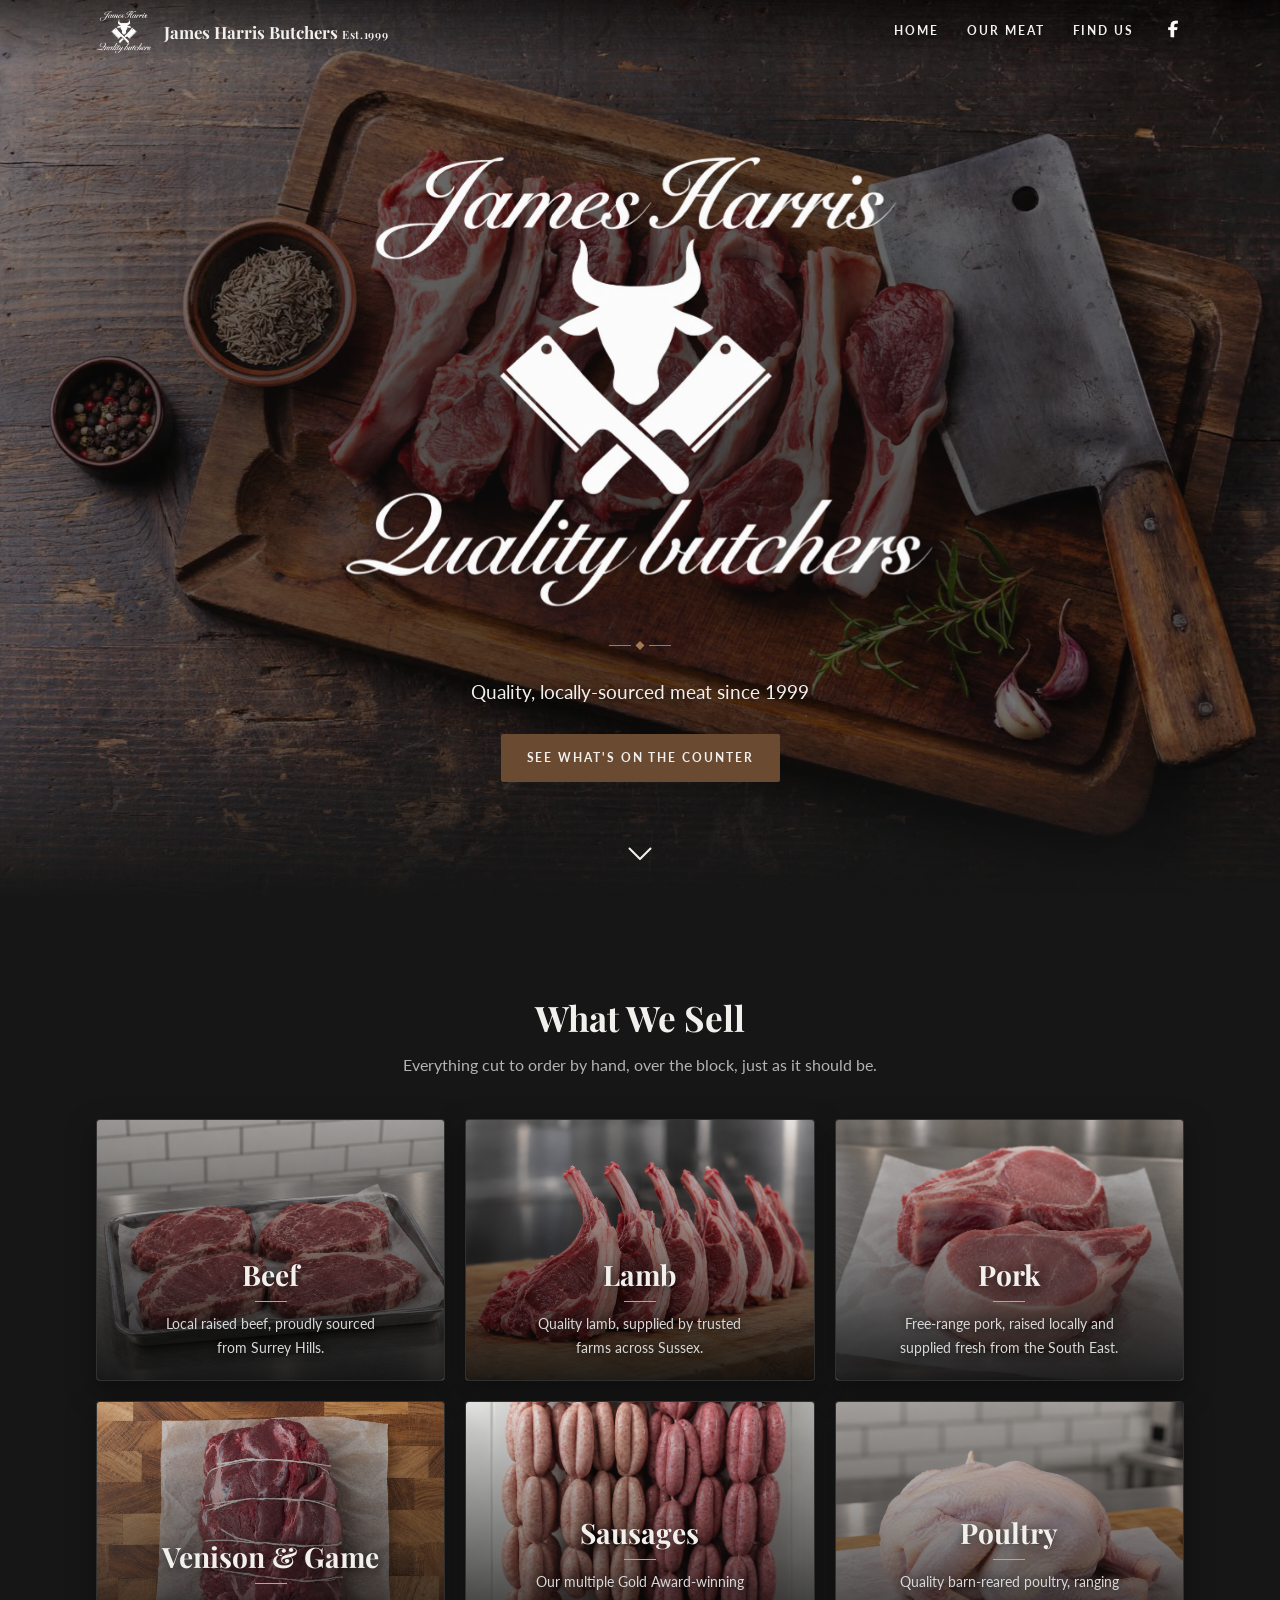
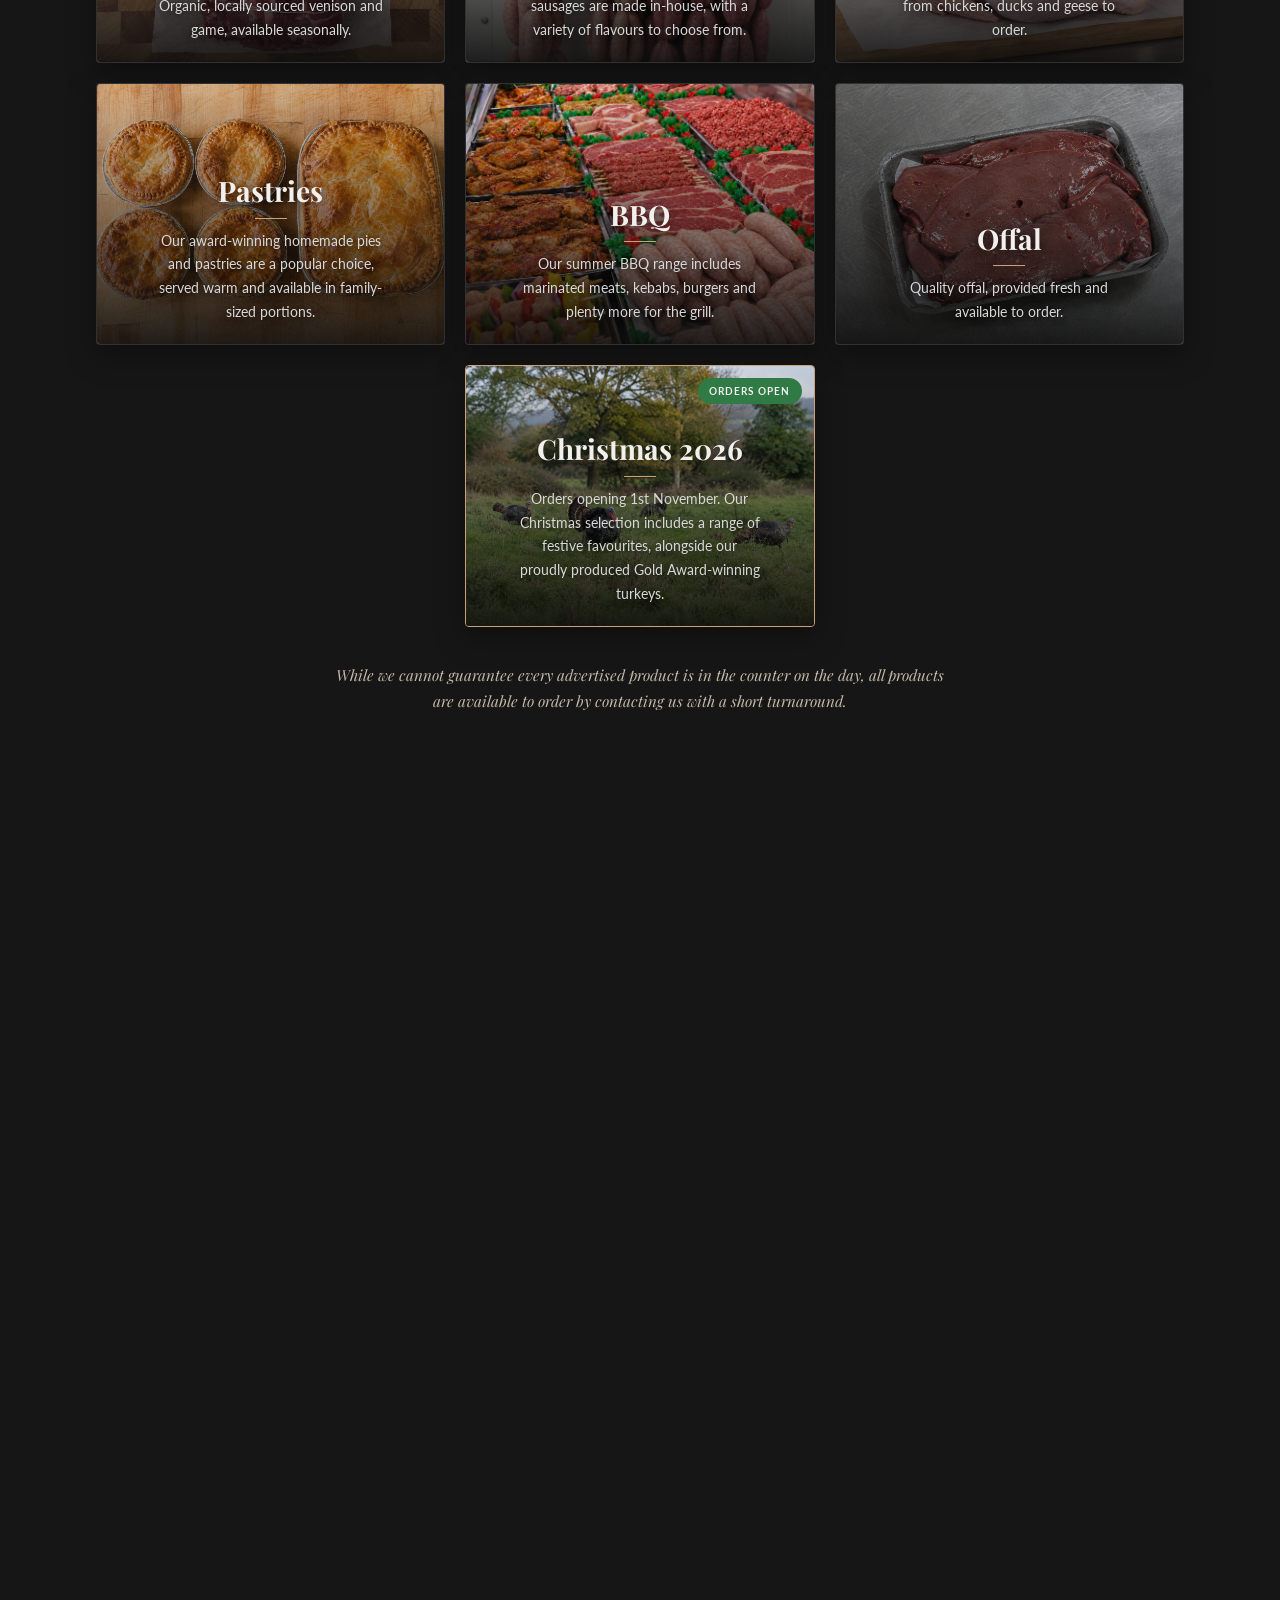
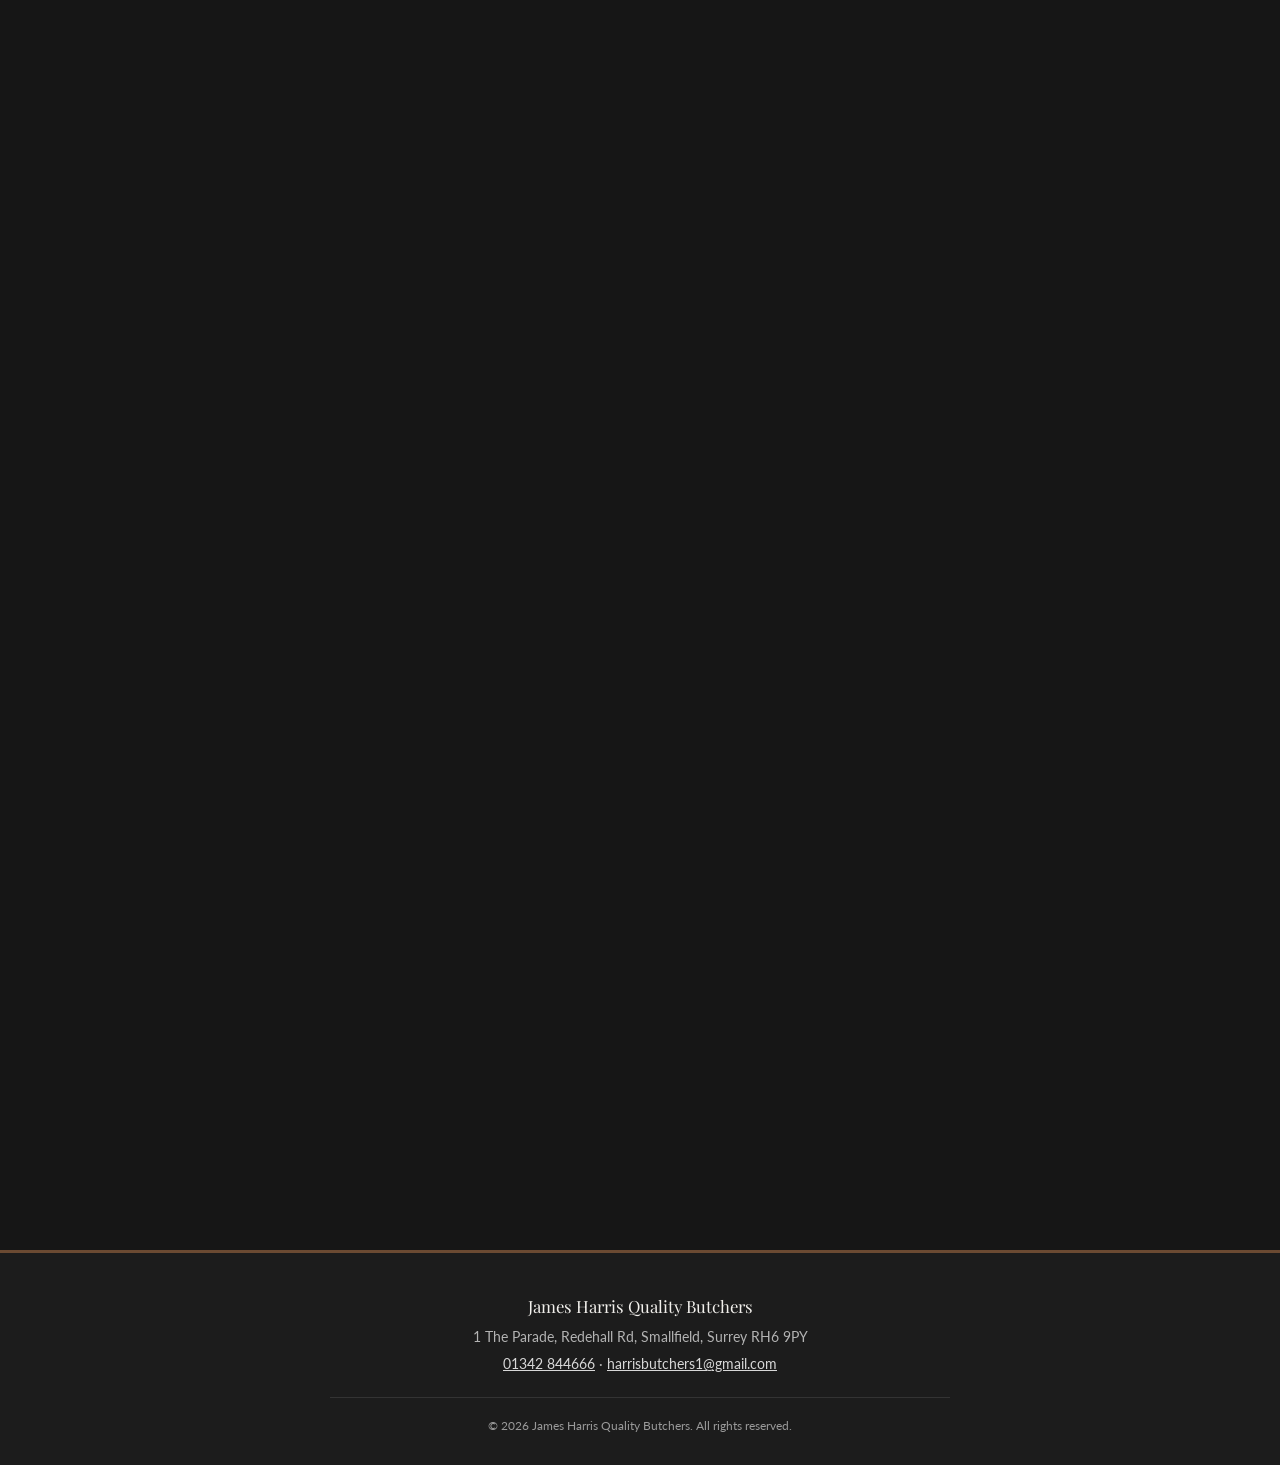
==== commit fd0b52df: "Point the Find Us map at the shop's official Google listing. Co-authored-by: Cursor <cursoragent@cur" ====
--- a/index.html
+++ b/index.html
@@ -405,7 +405,7 @@
         <div class="map-wrap">
           <iframe
             title="Google map showing James Harris Quality Butchers at 1 The Parade, Redehall Road, Smallfield"
-            src="https://www.google.com/maps?q=1%20The%20Parade%2C%20Redehall%20Rd%2C%20Smallfield%2C%20Surrey%20RH6%209PY&amp;output=embed"
+            src="https://www.google.com/maps/embed?pb=!1m18!1m12!1m3!1d2504!2d-0.1157121!3d51.1719451!2m3!1f0!2f0!3f0!3m2!1i1024!2i768!4f13.1!3m3!1m2!1s0x4875f0a27c02ebf3%3A0x1ae132a96414fd8b!2sJames%20A.%20Harris%20Quality%20Butchers!5e0!3m2!1sen-GB!2suk"
             loading="lazy"
             referrerpolicy="no-referrer-when-downgrade"
             allowfullscreen></iframe>
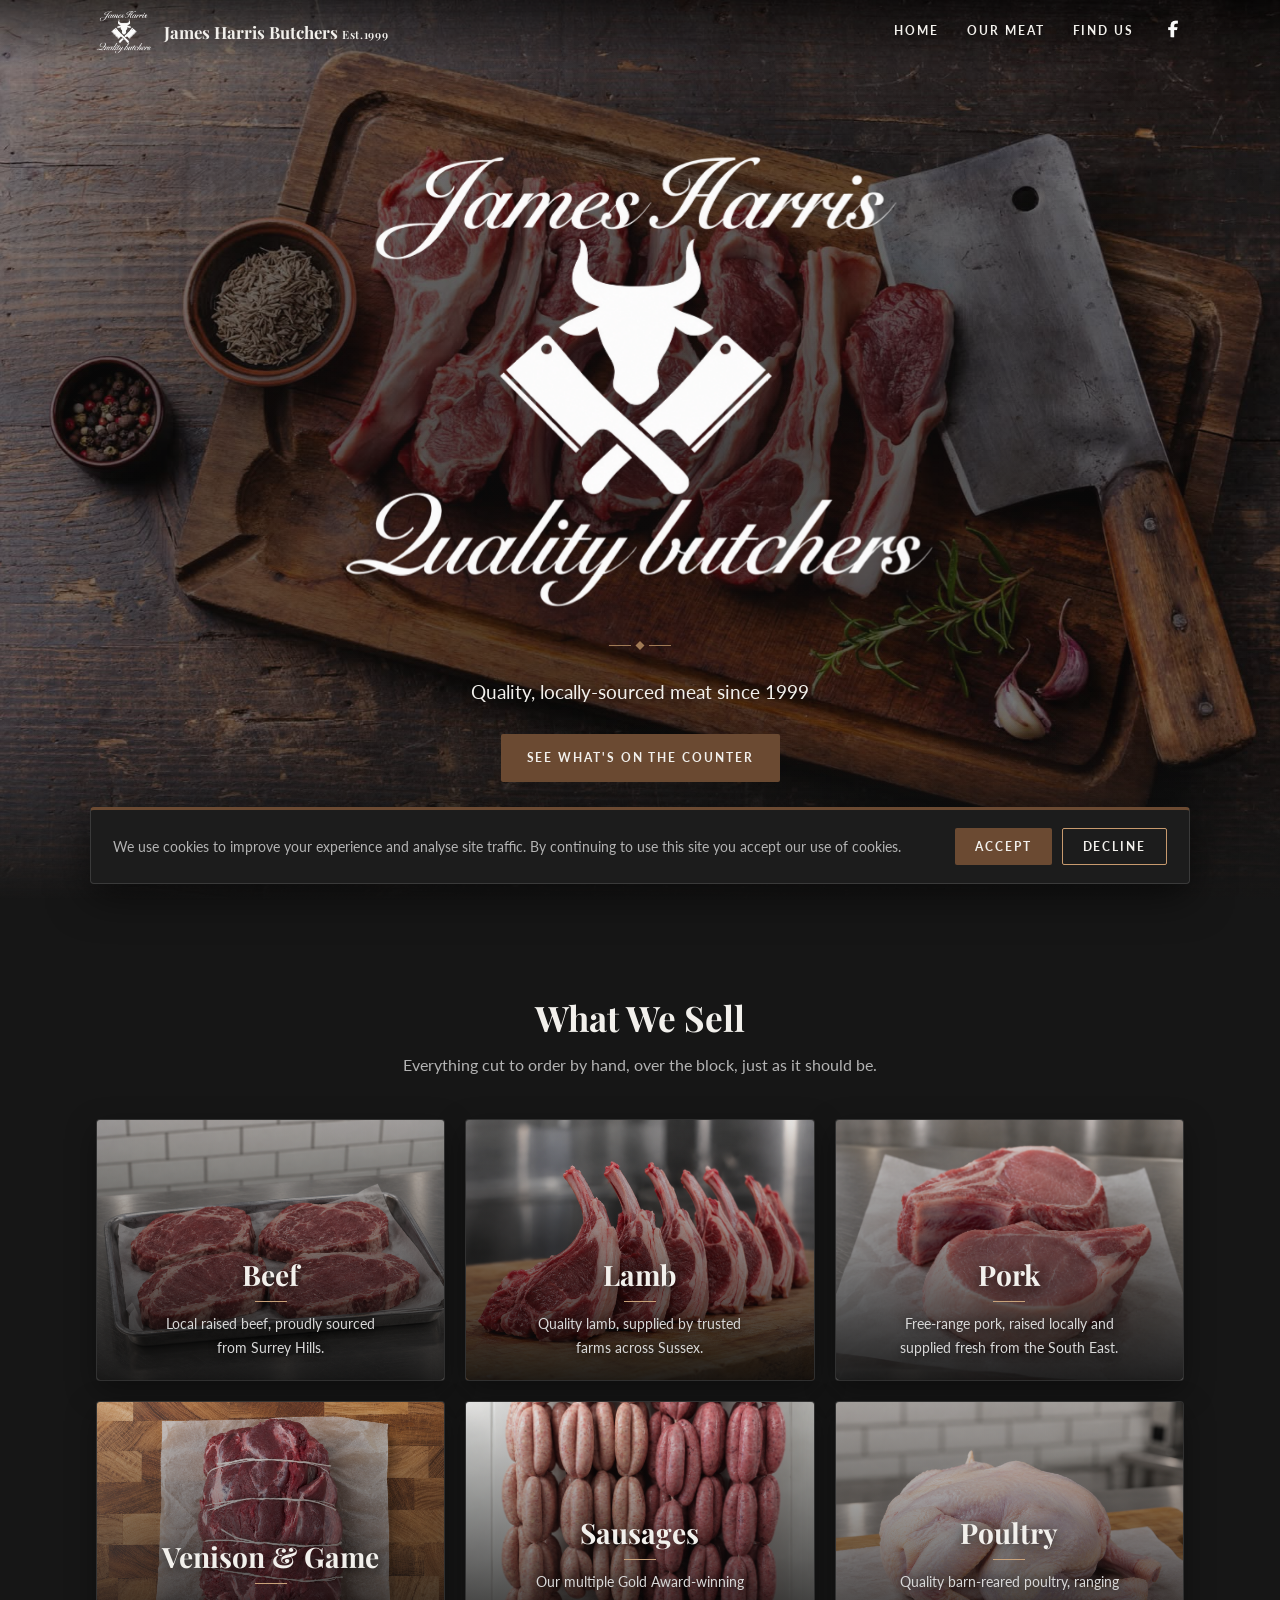
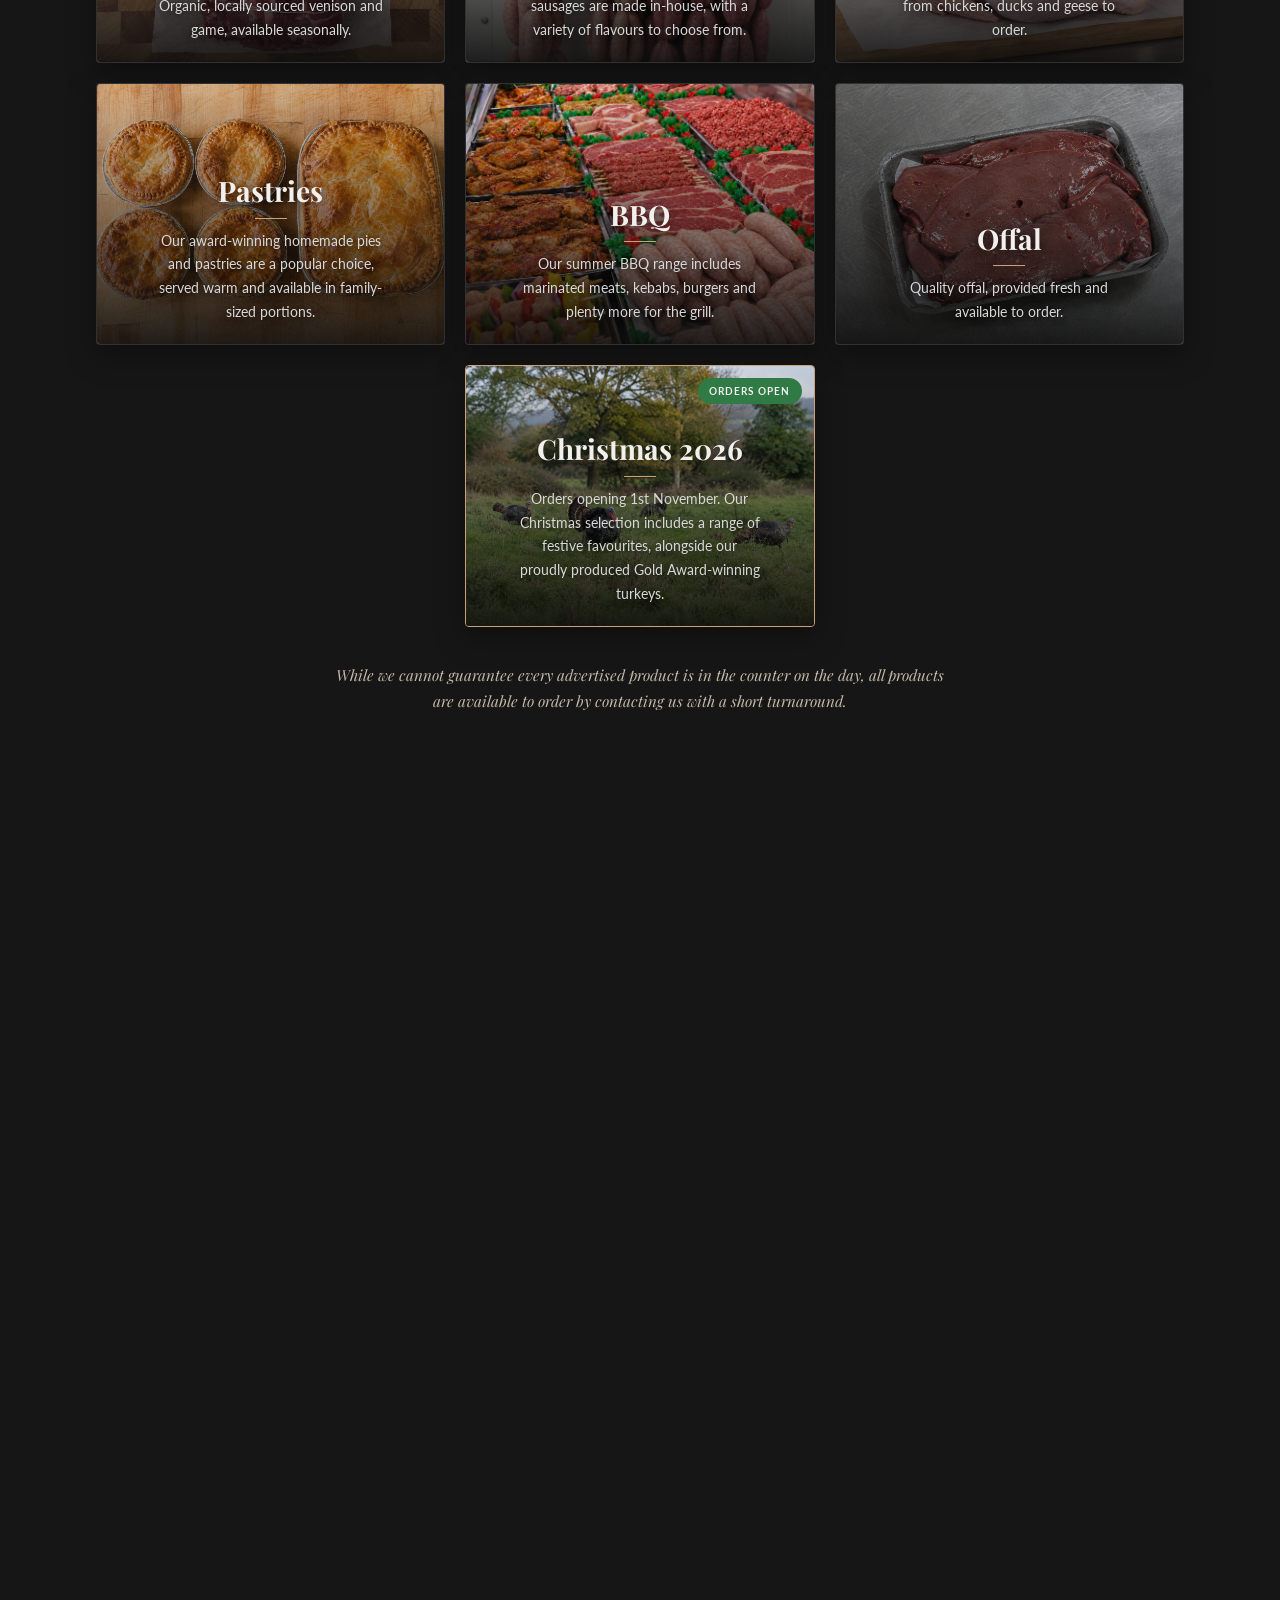
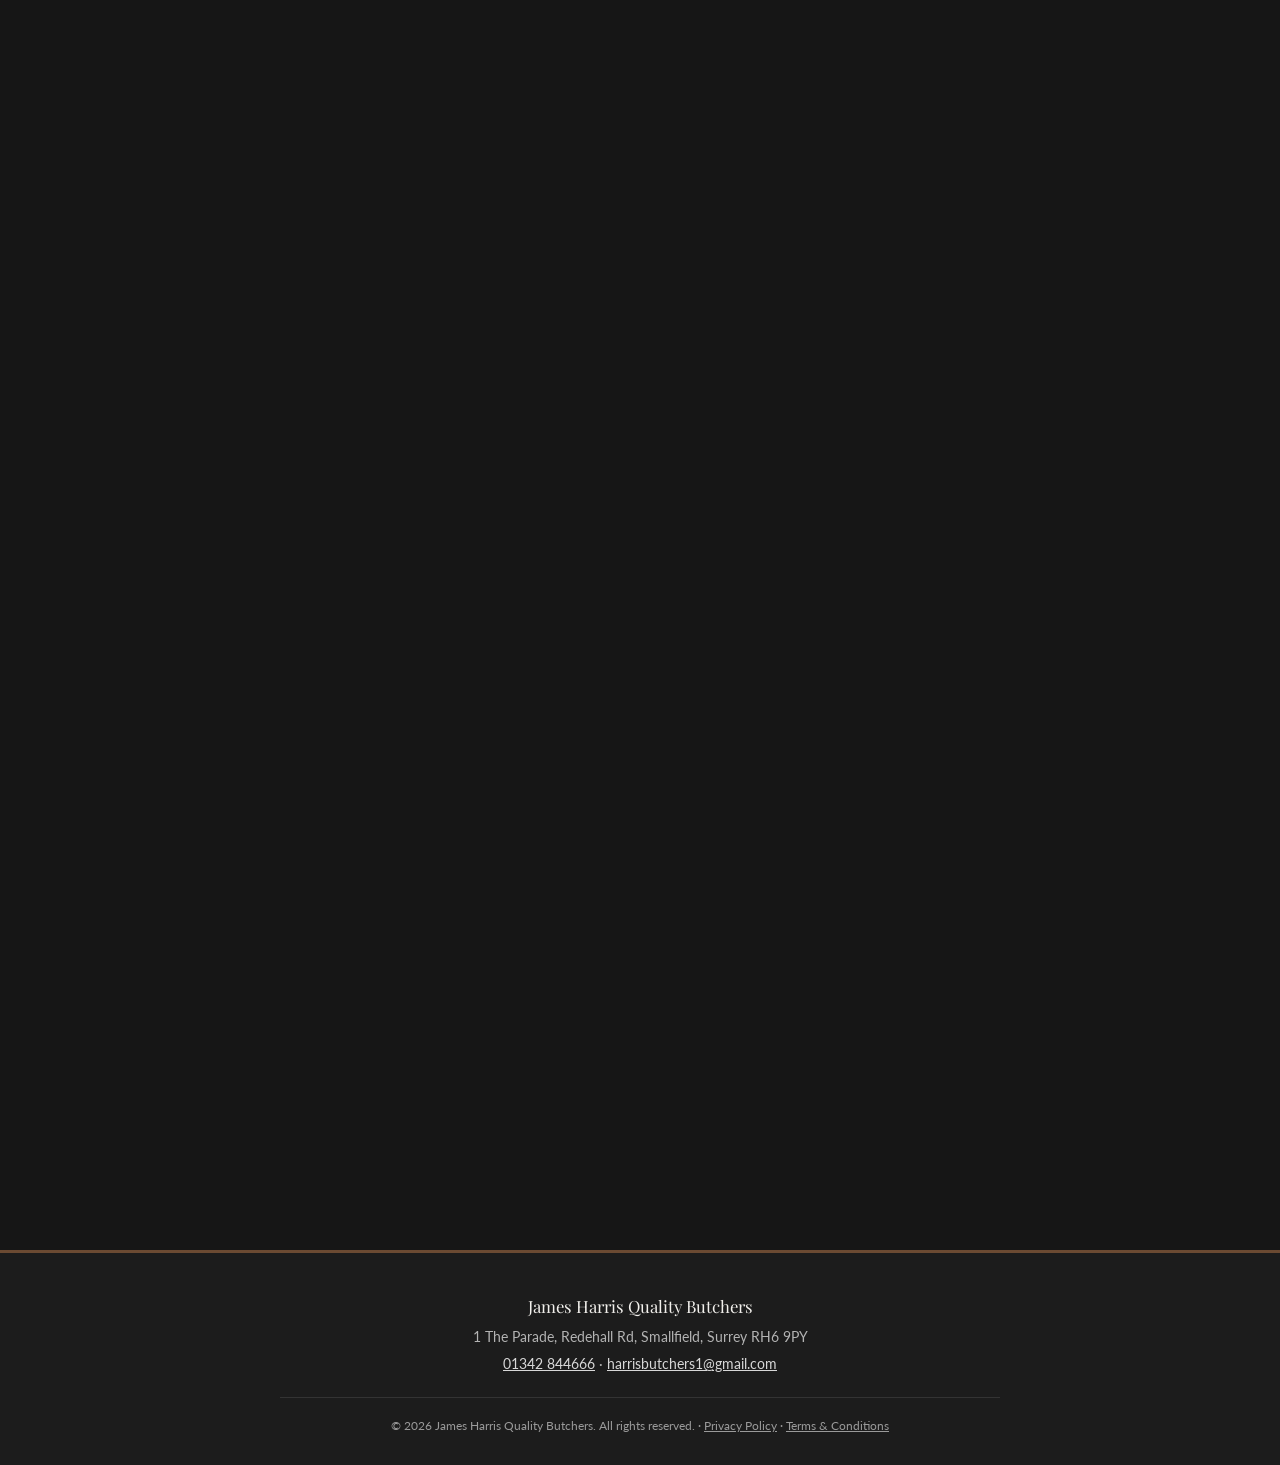
==== commit 2f861a65: "Add privacy, terms and 404 pages, cookie consent banner, consent-gated GA4, social preview tags, rob" ====
--- a/index.html
+++ b/index.html
@@ -7,16 +7,20 @@
   <title>James Harris Quality Butchers | Smallfield, Horley</title>
   <meta name="description" content="A traditional family butcher in Smallfield, Horley, selling quality, locally-sourced beef, pork, lamb, poultry, game, sausages and home-made pies since 1999.">
 
-  <!-- TODO: add <link rel="canonical"> and change og:url / og:image to absolute
-       https:// URLs once the live domain is confirmed. Facebook and Google
-       require absolute URLs for og:image. -->
   <meta property="og:type" content="website">
   <meta property="og:site_name" content="James Harris">
   <meta property="og:title" content="James Harris Quality Butchers | Smallfield, Horley">
   <meta property="og:description" content="A traditional family butcher in Smallfield, Horley, selling quality, locally-sourced meat since 1999.">
-  <meta property="og:image" content="images/hero-steak.jpg">
-  <meta property="og:image:alt" content="Lamb chops on a wooden board with a butcher's cleaver, rosemary and garlic">
+  <meta property="og:image" content="https://jamesharrisbutchers.co.uk/images/og-preview.png">
+  <meta property="og:image:width" content="1200">
+  <meta property="og:image:height" content="630">
+  <meta property="og:url" content="https://jamesharrisbutchers.co.uk">
   <meta property="og:locale" content="en_GB">
+
+  <meta name="twitter:card" content="summary_large_image">
+  <meta name="twitter:title" content="James A Harris &amp; Son Quality Butchers | Smallfield, Surrey">
+  <meta name="twitter:description" content="Traditional family butchers in Smallfield, Surrey. Locally sourced meat, award-winning sausages, homemade pies and pastries. Open 6 days a week.">
+  <meta name="twitter:image" content="https://jamesharrisbutchers.co.uk/images/og-preview.png">
 
   <link rel="icon" href="images/favicon/favicon.ico" sizes="any">
   <link rel="icon" type="image/png" sizes="32x32" href="images/favicon/favicon-32x32.png">
@@ -28,6 +32,19 @@
   <link rel="preconnect" href="https://fonts.gstatic.com" crossorigin>
   <link href="https://fonts.googleapis.com/css2?family=Playfair+Display:wght@600;700&family=Lato:wght@400;700&display=swap" rel="stylesheet">
   <link rel="stylesheet" href="css/style.css">
+
+  <!-- Google Analytics -->
+  <script async src="https://www.googletagmanager.com/gtag/js?id=G-XXXXXXXXXX"></script>
+  <script>
+    window.dataLayer = window.dataLayer || [];
+    function gtag(){dataLayer.push(arguments);}
+    gtag('js', new Date());
+    if (document.cookie.split(';').some(function (part) {
+      return part.trim() === 'harris_cookie_consent=accepted';
+    })) {
+      gtag('config', 'G-XXXXXXXXXX');
+    }
+  </script>
 
   <!-- Marks that scripting is available before first paint, so the scroll-reveal
        styles never hide content from visitors with JavaScript turned off. -->
@@ -422,7 +439,7 @@
       <a href="tel:+441342844666">01342 844666</a> &middot;
       <a href="mailto:harrisbutchers1@gmail.com">harrisbutchers1@gmail.com</a>
     </p>
-    <p class="copyright">&copy; <span id="year">2026</span> James Harris Quality Butchers. All rights reserved.</p>
+    <p class="copyright">&copy; <span id="year">2026</span> James Harris Quality Butchers. All rights reserved. &middot; <a href="privacy.html">Privacy Policy</a> &middot; <a href="terms.html">Terms &amp; Conditions</a></p>
   </footer>
 
 </body>
--- a/css/style.css
+++ b/css/style.css
@@ -414,6 +414,7 @@
   display: inline-block;
   padding: 14px 26px;
   background: var(--accent);
+  border: 0;
   border-radius: 2px;
   color: var(--heading);
   font-family: var(--sans);
@@ -422,6 +423,7 @@
   letter-spacing: 0.16em;
   text-transform: uppercase;
   text-decoration: none;
+  cursor: pointer;
   transition: background-color 0.2s ease, transform 0.2s ease;
 }
 
@@ -430,6 +432,27 @@
   background: #83593C;
   color: var(--heading);
   transform: translateY(-2px);
+}
+
+.button--ghost {
+  background: transparent;
+  border: 1px solid var(--accent-text);
+  color: var(--heading);
+}
+
+.button--ghost:hover,
+.button--ghost:focus-visible {
+  background: var(--accent);
+  border-color: var(--accent);
+  color: var(--heading);
+}
+
+.button-row {
+  display: flex;
+  flex-wrap: wrap;
+  justify-content: center;
+  gap: 12px;
+  margin: 28px 0 0;
 }
 
 /* ---------- Sections ---------- */
@@ -908,12 +931,93 @@
 .site-footer a { color: var(--text); }
 
 .copyright {
-  max-width: 620px;
+  max-width: 720px;
   margin: 22px auto 0 !important;
   padding-top: 18px;
   border-top: 1px solid #333;
   font-size: 0.78rem;
   color: var(--faint);
+}
+
+.copyright a { color: var(--faint); }
+
+.copyright a:hover { color: var(--accent-text); }
+
+/* ---------- Legal / 404 / contact ---------- */
+
+.legal {
+  max-width: 46rem;
+}
+
+.legal h1,
+.legal .section-note {
+  text-align: center;
+}
+
+.legal h2 {
+  font-size: 1.15rem;
+  margin-top: 1.8em;
+}
+
+.legal p { margin: 0 0 1em; }
+
+.page-404 {
+  min-height: calc(100vh - 220px);
+  display: flex;
+  flex-direction: column;
+  align-items: center;
+  justify-content: center;
+  text-align: center;
+}
+
+.error-code {
+  margin: 0;
+  font-family: var(--serif);
+  font-size: clamp(4.5rem, 16vw, 8rem);
+  font-weight: 700;
+  line-height: 0.9;
+  color: var(--accent-text);
+}
+
+/* ---------- Cookie banner ---------- */
+
+.cookie-banner {
+  position: fixed;
+  z-index: 80;
+  right: 16px;
+  bottom: 16px;
+  left: 16px;
+  display: flex;
+  flex-wrap: wrap;
+  align-items: center;
+  justify-content: space-between;
+  gap: 16px;
+  max-width: 1100px;
+  margin: 0 auto;
+  padding: 18px 22px;
+  background: var(--bg-alt);
+  border: 1px solid var(--line);
+  border-top: 3px solid var(--accent);
+  border-radius: var(--radius);
+  box-shadow: 0 12px 40px rgba(0, 0, 0, 0.55);
+  color: var(--text);
+}
+
+.cookie-banner p {
+  flex: 1 1 280px;
+  margin: 0;
+  font-size: 0.9rem;
+  color: var(--muted);
+}
+
+.cookie-banner-actions {
+  display: flex;
+  flex-wrap: wrap;
+  gap: 10px;
+}
+
+.cookie-banner .button {
+  padding: 10px 20px;
 }
 
 /* ---------- Scroll reveal ----------
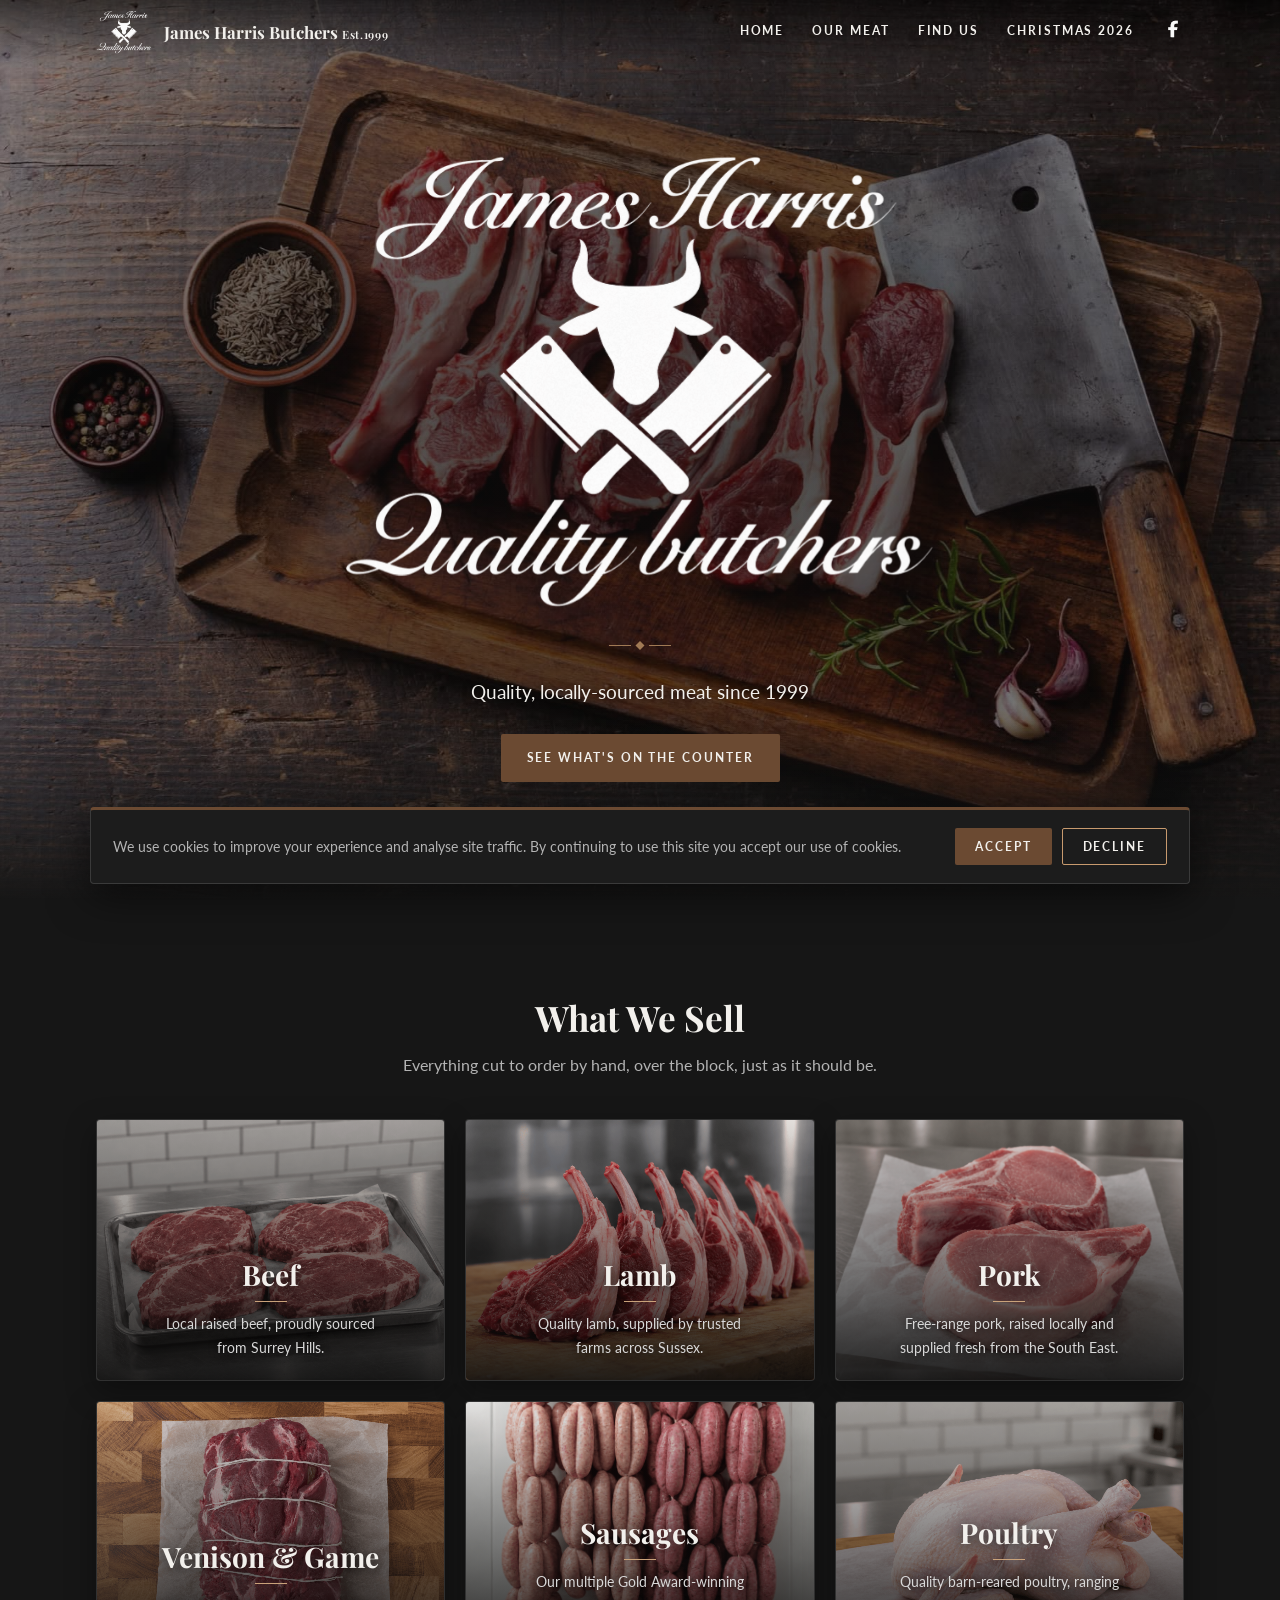
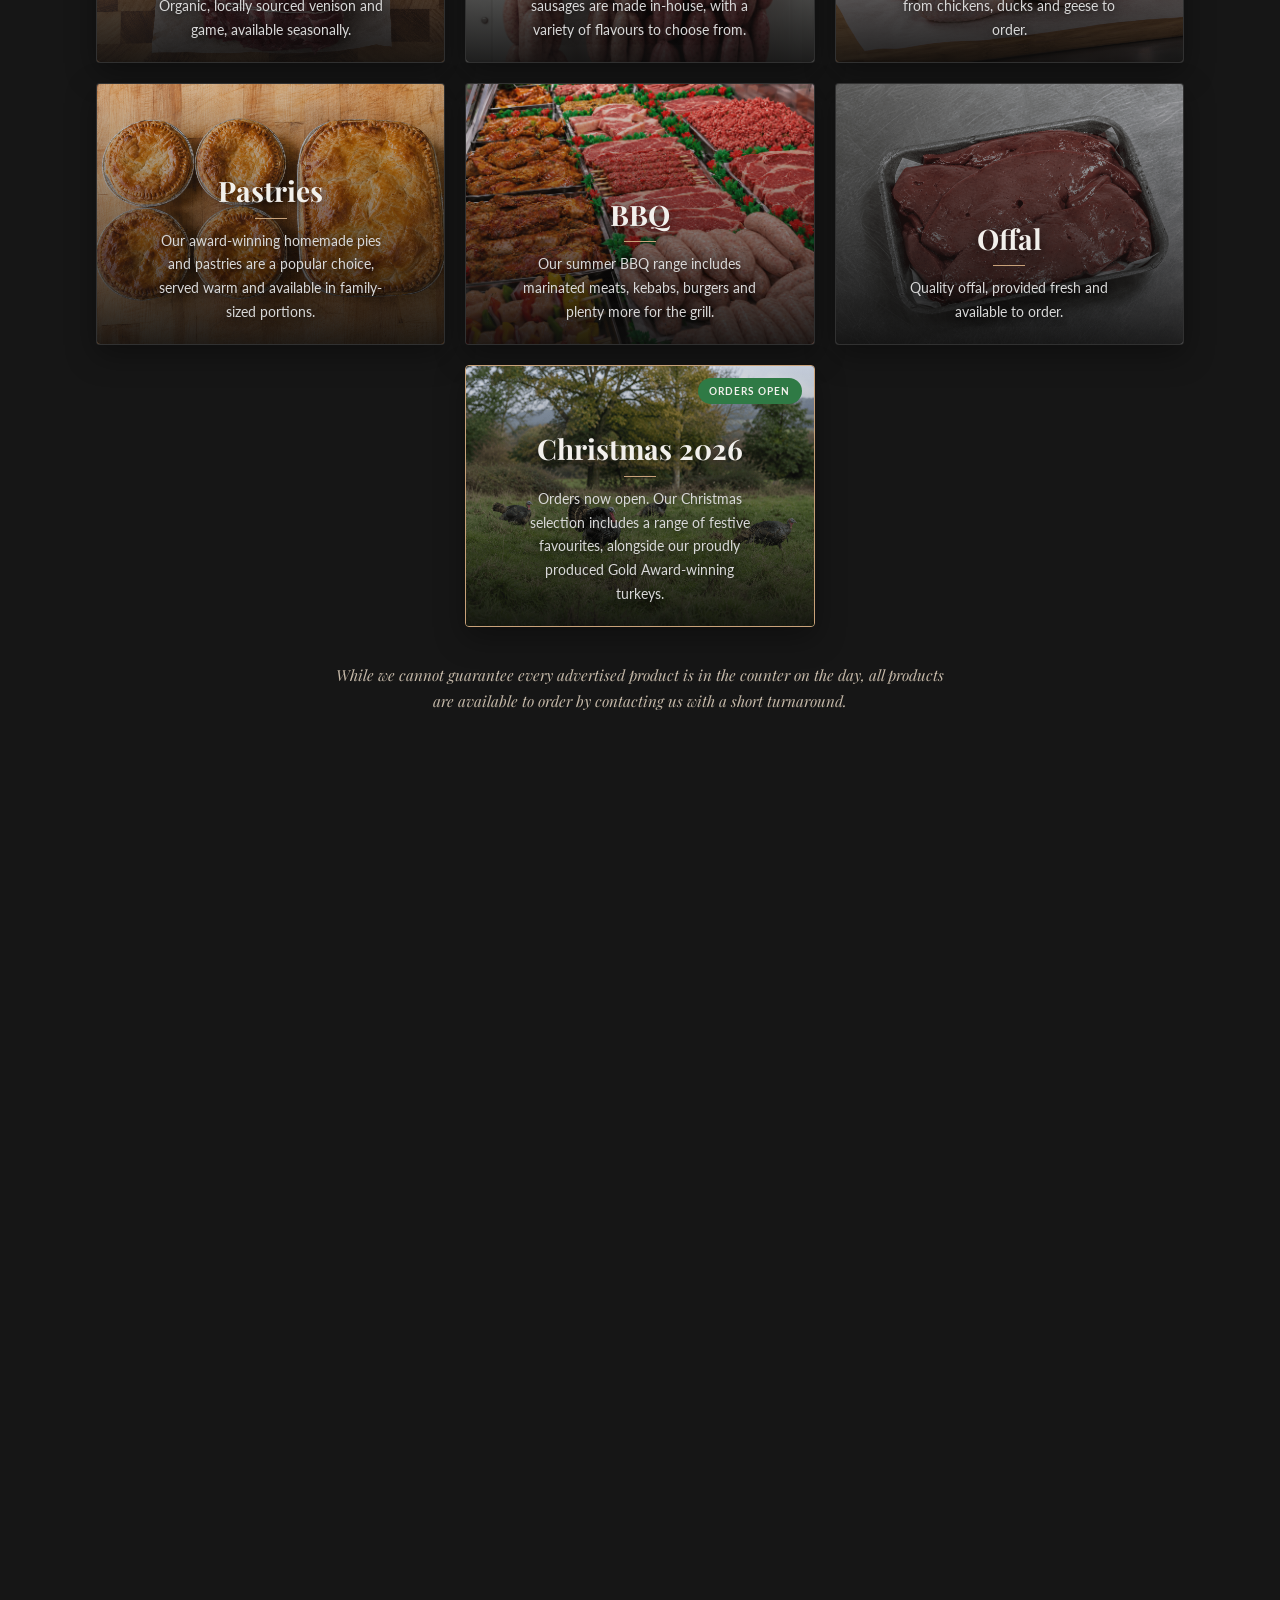
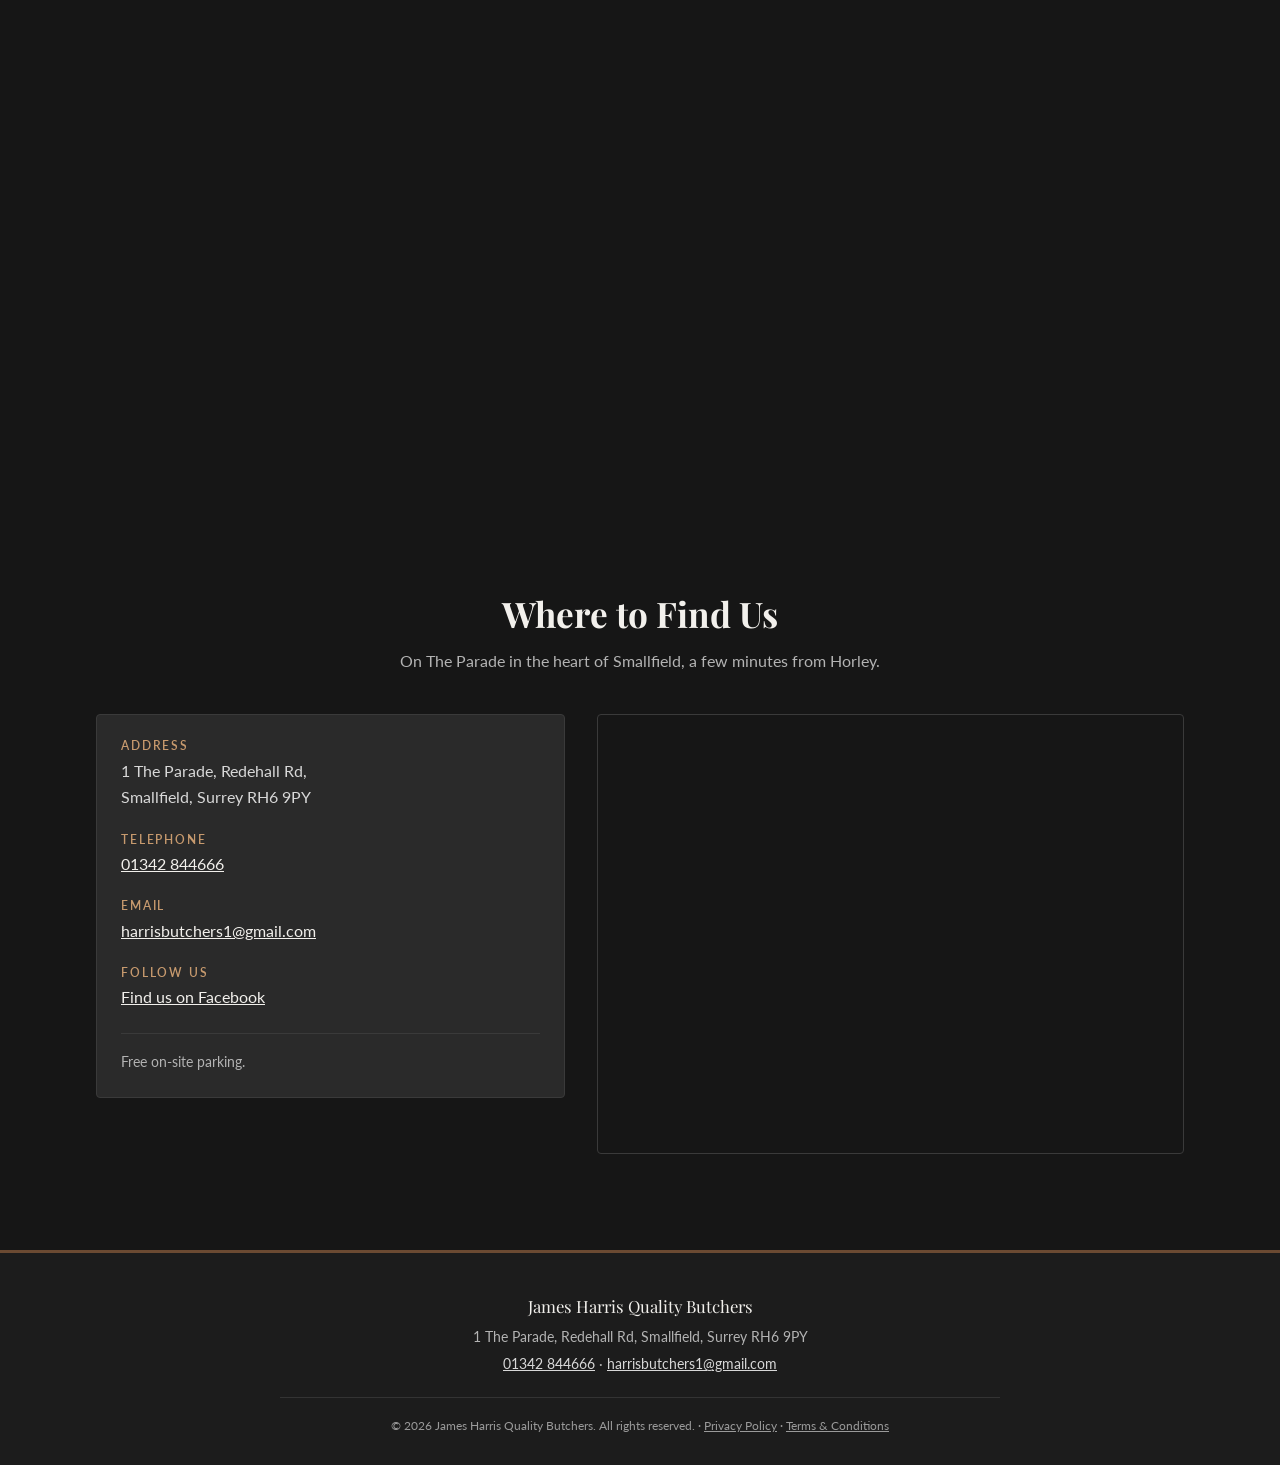
==== commit ad5fdbf7: "Build out the Christmas 2026 page with turkeys, festive goods, collection times, hampers and order b" ====
--- a/index.html
+++ b/index.html
@@ -11,16 +11,16 @@
   <meta property="og:site_name" content="James Harris">
   <meta property="og:title" content="James Harris Quality Butchers | Smallfield, Horley">
   <meta property="og:description" content="A traditional family butcher in Smallfield, Horley, selling quality, locally-sourced meat since 1999.">
-  <meta property="og:image" content="https://jamesharrisbutchers.co.uk/images/og-preview.png">
+  <meta property="og:image" content="https://jamesharrisbutchers.com/images/og-preview.png">
   <meta property="og:image:width" content="1200">
   <meta property="og:image:height" content="630">
-  <meta property="og:url" content="https://jamesharrisbutchers.co.uk">
+  <meta property="og:url" content="https://jamesharrisbutchers.com">
   <meta property="og:locale" content="en_GB">
 
   <meta name="twitter:card" content="summary_large_image">
   <meta name="twitter:title" content="James A Harris &amp; Son Quality Butchers | Smallfield, Surrey">
   <meta name="twitter:description" content="Traditional family butchers in Smallfield, Surrey. Locally sourced meat, award-winning sausages, homemade pies and pastries. Open 6 days a week.">
-  <meta name="twitter:image" content="https://jamesharrisbutchers.co.uk/images/og-preview.png">
+  <meta name="twitter:image" content="https://jamesharrisbutchers.com/images/og-preview.png">
 
   <link rel="icon" href="images/favicon/favicon.ico" sizes="any">
   <link rel="icon" type="image/png" sizes="32x32" href="images/favicon/favicon-32x32.png">
@@ -128,6 +128,7 @@
           <li><a href="#top">Home</a></li>
           <li><a href="#what-we-sell">Our Meat</a></li>
           <li><a href="#find-us">Find Us</a></li>
+          <li><a href="christmas.html">Christmas 2026</a></li>
           <li>
             <a class="nav-facebook" href="https://www.facebook.com/people/James-A-Harris-Son-Quality-Butchers/100057068516103/" rel="noopener noreferrer" target="_blank">
               <img src="images/facebook.png" alt="James Harris on Facebook" width="1254" height="1254">
@@ -268,11 +269,11 @@
         <a class="product-card product-card--featured" href="christmas.html">
           <img src="images/christmas.png" alt="A Christmas counter display of dressed turkey, gammon and pigs in blankets" loading="lazy">
           <span class="product-card-note">Photo coming soon</span>
-          <span class="product-card-tag is-closed" data-orders-open="2026-11-01T00:00:00">Orders Closed</span>
+          <span class="product-card-tag is-open">Orders Open</span>
           <div class="product-card-text">
             <h3>Christmas 2026</h3>
             <span class="product-card-rule" aria-hidden="true"></span>
-            <p>Orders opening 1st November. Our Christmas selection includes a range of festive favourites, alongside our proudly produced Gold Award-winning turkeys.</p>
+            <p>Orders now open. Our Christmas selection includes a range of festive favourites, alongside our proudly produced Gold Award-winning turkeys.</p>
           </div>
         </a>
       </div>
--- a/css/style.css
+++ b/css/style.css
@@ -256,6 +256,7 @@
 .site-nav a {
   display: inline-block;
   padding: 6px 0;
+  white-space: nowrap;
   border-bottom: 2px solid transparent;
   color: var(--heading);
   font-size: 0.75rem;
@@ -879,6 +880,82 @@
 .back-link:hover,
 .back-link:focus-visible { border-bottom-color: var(--accent-text); }
 
+/* String of lights under the header. The strip is only the 4px wire, so it
+   barely moves the content; the bulbs hang over the section's top padding. */
+.christmas-lights {
+  position: sticky;
+  /* Overwritten by js/main.js with the real header height. */
+  top: var(--header-h);
+  z-index: 40;
+  display: flex;
+  justify-content: space-around;
+  height: 4px;
+  background: #1a1008;
+  pointer-events: none;
+}
+
+.bulb {
+  --bulb: #ff0000;
+  --bulb-off: #4d0000;
+  position: relative;
+  width: 12px;
+  height: 18px;
+  margin-top: 12px;
+  border-radius: 50% 50% 50% 50% / 40% 40% 60% 60%;
+  background: var(--bulb);
+  box-shadow: 0 0 8px 3px var(--bulb);
+  animation: twinkle 2s linear infinite;
+}
+
+/* Cap. */
+.bulb::before {
+  content: "";
+  position: absolute;
+  top: -4px;
+  left: 2px;
+  width: 8px;
+  height: 5px;
+  border-radius: 2px 2px 0 0;
+  background: #444;
+}
+
+/* Drop wire up to the main string. */
+.bulb::after {
+  content: "";
+  position: absolute;
+  top: -12px;
+  left: 5px;
+  width: 2px;
+  height: 8px;
+  background: #1a1008;
+}
+
+/* Five colours repeating, so neighbours never match. */
+.bulb:nth-child(5n + 2) { --bulb: #00aa00; --bulb-off: #003300; }
+.bulb:nth-child(5n + 3) { --bulb: #ffcc00; --bulb-off: #4d3d00; }
+.bulb:nth-child(5n + 4) { --bulb: #ffffff; --bulb-off: #4a4a4a; }
+.bulb:nth-child(5n + 5) { --bulb: #0066ff; --bulb-off: #001f4d; }
+
+/* About 1.5s lit, 0.5s dark per cycle; js/main.js varies each bulb's timing. */
+@keyframes twinkle {
+  0%, 72% {
+    background: var(--bulb);
+    box-shadow: 0 0 8px 3px var(--bulb);
+  }
+  75%, 97% {
+    background: var(--bulb-off);
+    box-shadow: none;
+  }
+  100% {
+    background: var(--bulb);
+    box-shadow: 0 0 8px 3px var(--bulb);
+  }
+}
+
+@media (max-width: 767.98px) {
+  .bulb:nth-child(n + 13) { display: none; }
+}
+
 .menu-block {
   display: grid;
   grid-template-columns: 1fr;
@@ -906,6 +983,367 @@
   text-transform: uppercase;
   text-align: center;
   color: var(--faint);
+}
+
+/* ---------- Christmas 2026 page (christmas.html) ---------- */
+
+/* .section.* so these beat the tablet/desktop .section padding further down. */
+.section.xmas-hero {
+  padding-bottom: 40px;
+  text-align: center;
+}
+
+.xmas-title,
+.xmas-heading {
+  font-family: var(--serif);
+  font-weight: 700;
+}
+
+.xmas-title {
+  margin: 0;
+  font-size: clamp(3rem, 10vw, 5.5rem);
+  line-height: 1.1;
+  color: var(--heading);
+  text-shadow: 0 2px 18px rgba(201, 162, 122, 0.25);
+}
+
+.xmas-divider {
+  display: block;
+  width: min(220px, 60%);
+  height: 1px;
+  margin: 22px auto 0;
+  background: linear-gradient(to right, transparent, #C9A27A, transparent);
+}
+
+/* The previous section's bottom padding already provides the gap. */
+.section.xmas-section { padding-top: 0; }
+
+.section > h2.xmas-heading,
+.xmas-heading {
+  font-size: clamp(2rem, 5vw, 2.8rem);
+  margin-bottom: 0.6em;
+}
+
+.xmas-copy .xmas-heading { text-align: left; }
+
+.xmas-copy p { margin: 0 0 1em; }
+
+.xmas-split,
+.xmas-item {
+  display: grid;
+  grid-template-columns: 1fr;
+  gap: 24px;
+  align-items: center;
+}
+
+/* Photo slot. The <img> covers the label once the file exists; until then
+   js/main.js flags .is-missing and the dashed placeholder shows. */
+.xmas-photo {
+  position: relative;
+  display: grid;
+  place-items: center;
+  aspect-ratio: 4 / 3;
+  overflow: hidden;
+  background: var(--panel-soft);
+  border: 1px solid var(--line);
+  border-radius: var(--radius);
+}
+
+.xmas-photo > img {
+  position: absolute;
+  inset: 0;
+  width: 100%;
+  height: 100%;
+  object-fit: cover;
+}
+
+.xmas-photo > span {
+  padding: 0 16px;
+  font-size: 0.8rem;
+  letter-spacing: 0.08em;
+  text-align: center;
+  color: #C9A27A;
+}
+
+.xmas-photo.is-missing {
+  border: 2px dashed #C9A27A;
+  background: #141210;
+}
+
+.xmas-photo.is-missing > img { display: none; }
+
+/* Takes the photo's own shape instead of cropping it to 4:3. */
+.xmas-photo--fit:not(.is-missing) {
+  display: block;
+  aspect-ratio: auto;
+}
+
+.xmas-photo--fit:not(.is-missing) > img {
+  position: static;
+  height: auto;
+}
+
+.xmas-photo--fit:not(.is-missing) > span { display: none; }
+
+.price-table-wrap {
+  max-width: 360px;
+  border: 1px solid var(--line);
+  border-radius: var(--radius);
+  overflow: hidden;
+}
+
+.price-table {
+  width: 100%;
+  border-collapse: collapse;
+  background: var(--panel);
+}
+
+.price-table caption {
+  padding: 12px 16px;
+  background: var(--panel-soft);
+  border-bottom: 1px solid var(--line);
+  font-size: 0.72rem;
+  font-weight: 700;
+  letter-spacing: 0.16em;
+  text-transform: uppercase;
+  text-align: left;
+  color: var(--accent-text);
+}
+
+.price-table th,
+.price-table td {
+  padding: 9px 16px;
+  font-size: 0.9rem;
+  text-align: left;
+}
+
+.price-table td { text-align: right; color: var(--heading); }
+
+.price-table thead th {
+  font-size: 0.7rem;
+  font-weight: 700;
+  letter-spacing: 0.12em;
+  text-transform: uppercase;
+  color: var(--muted);
+  border-bottom: 1px solid var(--line);
+}
+
+.price-table thead th:last-child { text-align: right; }
+
+.price-table tbody th { font-weight: 600; color: var(--heading); }
+
+.price-table tbody tr:nth-child(even) { background: var(--panel-soft); }
+
+.xmas-items {
+  display: grid;
+  gap: 32px;
+}
+
+.xmas-item {
+  padding-bottom: 32px;
+  border-bottom: 1px solid var(--line);
+}
+
+.xmas-item:last-child {
+  padding-bottom: 0;
+  border-bottom: 0;
+}
+
+.xmas-item h3 {
+  margin: 0 0 0.4em;
+  font-size: 1.35rem;
+  font-weight: 700;
+}
+
+.xmas-item p { margin: 0; }
+
+.xmas-item--text { gap: 0; }
+
+.xmas-item--text p { max-width: 62ch; }
+
+.xmas-collection {
+  max-width: 46rem;
+  margin: 0 auto;
+  padding: 32px 28px;
+  text-align: center;
+  background: var(--panel);
+  border: 2px solid #C9A27A;
+  border-radius: var(--radius);
+  box-shadow: 0 0 0 6px rgba(201, 162, 122, 0.08), 0 14px 36px rgba(0, 0, 0, 0.4);
+}
+
+.xmas-collection .xmas-heading { margin-bottom: 0.3em; }
+
+.xmas-collection p {
+  margin: 0;
+  font-size: 1.1rem;
+  line-height: 1.7;
+  color: var(--heading);
+}
+
+.xmas-collection strong { color: #E2C29B; }
+
+.hamper-grid {
+  display: grid;
+  grid-template-columns: 1fr;
+  gap: 24px;
+  align-items: stretch;
+}
+
+.hamper {
+  --tier: #B07A4F;
+  position: relative;
+  display: flex;
+  flex-direction: column;
+  padding: 28px 24px;
+  background: var(--panel);
+  border: 1px solid var(--line);
+  border-top: 4px solid var(--tier);
+  border-radius: var(--radius);
+  text-align: center;
+}
+
+.hamper--silver { --tier: #C0C0C0; }
+
+.hamper--gold { --tier: #D4AF37; }
+
+.hamper--popular {
+  border-color: #C9A27A;
+  border-top-color: var(--tier);
+  box-shadow: 0 16px 40px rgba(0, 0, 0, 0.45);
+}
+
+.hamper-ribbon {
+  position: absolute;
+  top: -14px;
+  left: 50%;
+  transform: translateX(-50%);
+  margin: 0;
+  padding: 5px 14px;
+  border-radius: 999px;
+  background: #A33A3A;
+  color: var(--heading);
+  font-size: 0.62rem;
+  font-weight: 700;
+  letter-spacing: 0.14em;
+  text-transform: uppercase;
+  white-space: nowrap;
+}
+
+.hamper h3 {
+  margin: 0 0 10px;
+  font-size: 1.4rem;
+  color: var(--heading);
+}
+
+.hamper-feeds {
+  align-self: center;
+  margin: 0 0 14px;
+  padding: 4px 12px;
+  border: 1px solid var(--tier);
+  border-radius: 999px;
+  font-size: 0.72rem;
+  font-weight: 700;
+  letter-spacing: 0.08em;
+  color: var(--heading);
+}
+
+.hamper-price {
+  margin: 0 0 18px;
+  font-family: var(--serif);
+  font-size: 2.4rem;
+  font-weight: 700;
+  line-height: 1;
+  color: #E2C29B;
+}
+
+.hamper ul {
+  margin: 0;
+  padding: 18px 0 0;
+  border-top: 1px solid var(--line);
+  list-style: none;
+  text-align: left;
+}
+
+.hamper li {
+  position: relative;
+  padding: 5px 0 5px 18px;
+  font-size: 0.92rem;
+}
+
+.hamper li::before {
+  content: "";
+  position: absolute;
+  top: 0.95em;
+  left: 2px;
+  width: 6px;
+  height: 6px;
+  border-radius: 50%;
+  background: var(--tier);
+}
+
+.hamper-cta {
+  margin: 36px 0 0;
+  text-align: center;
+  font-size: 1.05rem;
+  color: var(--heading);
+}
+
+.hamper-cta a {
+  color: #E2C29B;
+  font-weight: 700;
+}
+
+.xmas-band {
+  background: linear-gradient(180deg, #7A1C1C 0%, #5E1414 100%);
+  border-top: 3px solid #C9A27A;
+  text-align: center;
+}
+
+.xmas-band-inner {
+  max-width: 46rem;
+  margin: 0 auto;
+  padding: 56px var(--gutter);
+}
+
+.xmas-band h2 {
+  margin: 0 0 0.4em;
+  font-size: clamp(1.6rem, 4vw, 2.3rem);
+  color: var(--heading);
+}
+
+.xmas-band p {
+  margin: 0 0 26px;
+  color: #F0DCD2;
+}
+
+.xmas-band-button {
+  background: var(--heading);
+  color: #5E1414;
+}
+
+.xmas-band-button:hover,
+.xmas-band-button:focus-visible {
+  background: #FFFFFF;
+  color: #5E1414;
+}
+
+@media (min-width: 768px) {
+  .xmas-split { grid-template-columns: 1fr 1fr; gap: 48px; align-items: start; }
+
+  .xmas-item { grid-template-columns: 1.4fr 1fr; gap: 40px; }
+
+  .xmas-item--text { grid-template-columns: 1fr; gap: 0; }
+
+  .hamper-grid { grid-template-columns: repeat(3, 1fr); gap: 20px; }
+
+  .hamper--gold {
+    transform: translateY(-14px);
+    border-color: #D4AF37;
+    box-shadow: 0 20px 44px rgba(0, 0, 0, 0.5);
+  }
+
+  .xmas-band-inner { padding: 72px var(--gutter); }
 }
 
 /* ---------- Footer ---------- */
@@ -1151,6 +1589,13 @@
   .menu-block { grid-template-columns: 1fr 1.5fr; }
 }
 
+/* Five nav items only just fit beside the brand at small tablet widths. */
+@media (min-width: 768px) and (max-width: 1023.98px) {
+  .site-nav ul { gap: 16px; }
+
+  .site-nav a { letter-spacing: 0.1em; }
+}
+
 /* ---------- Desktop ---------- */
 
 @media (min-width: 1200px) {
